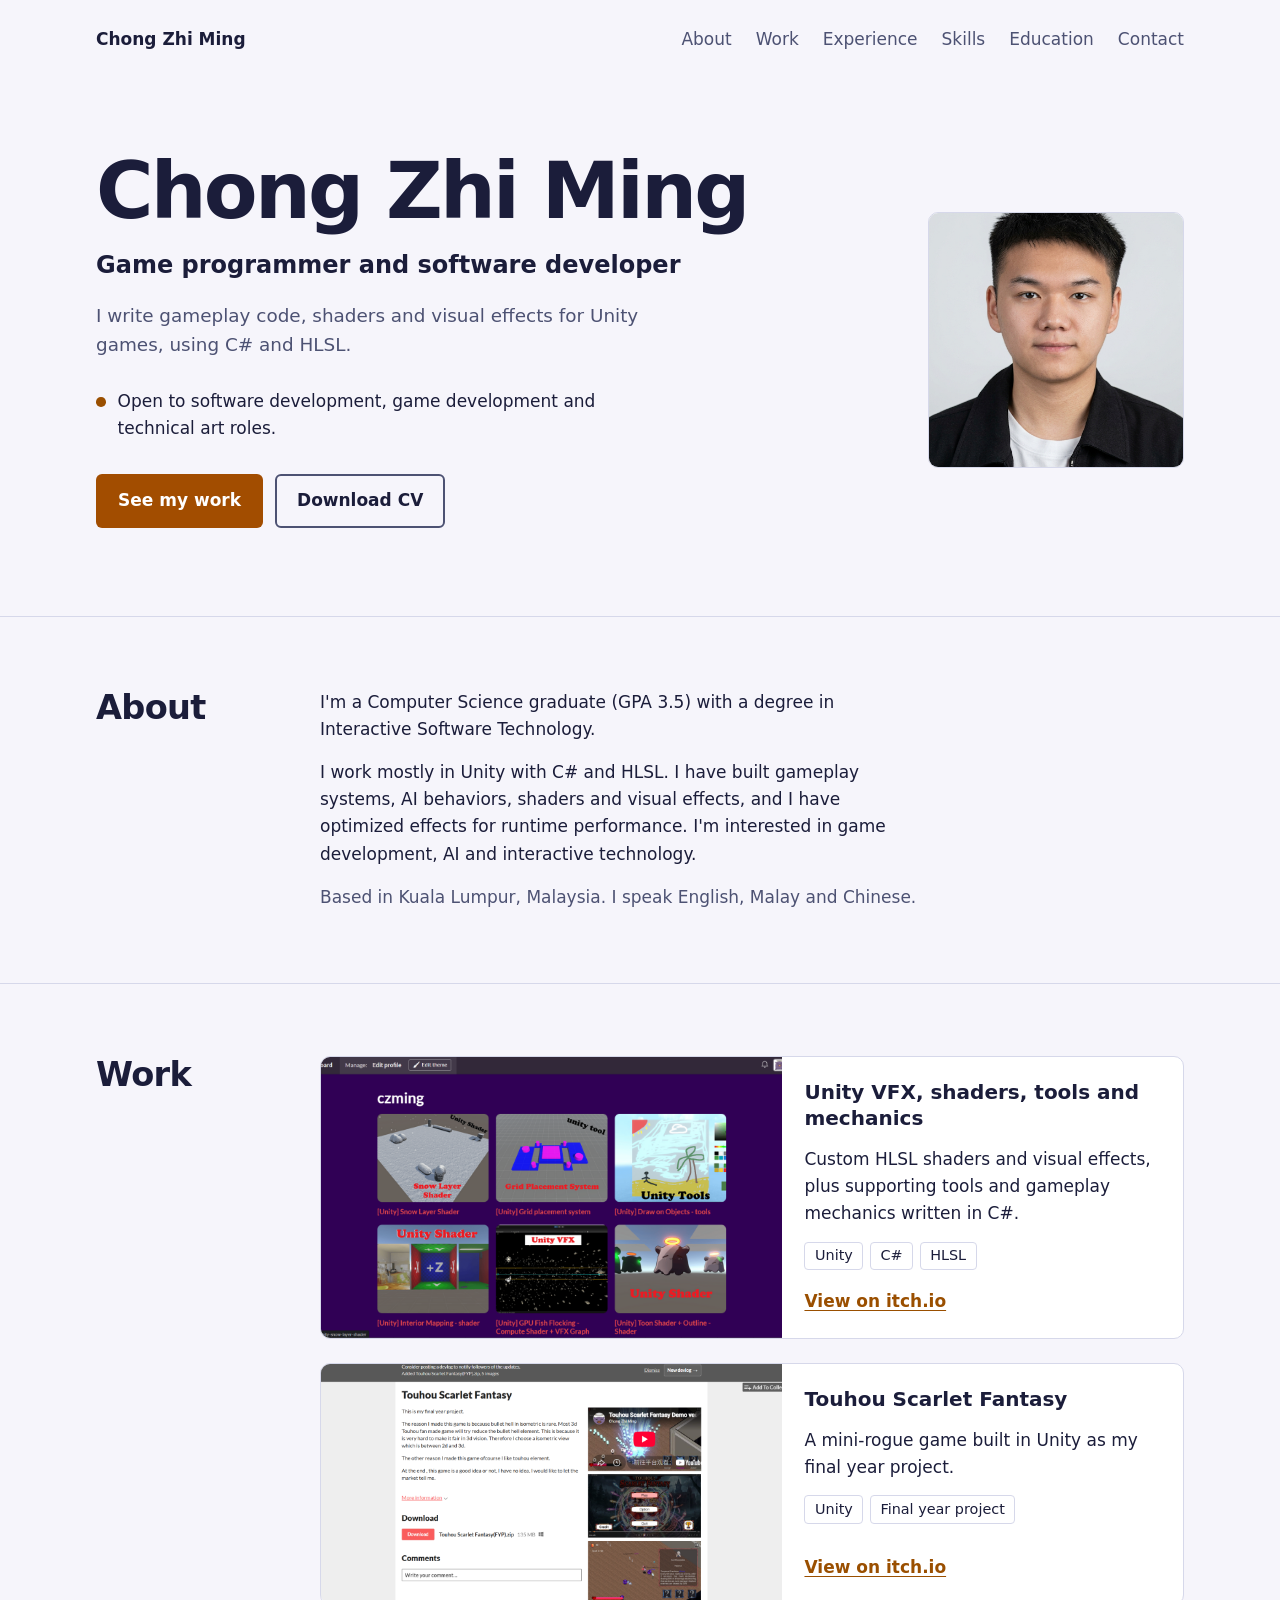
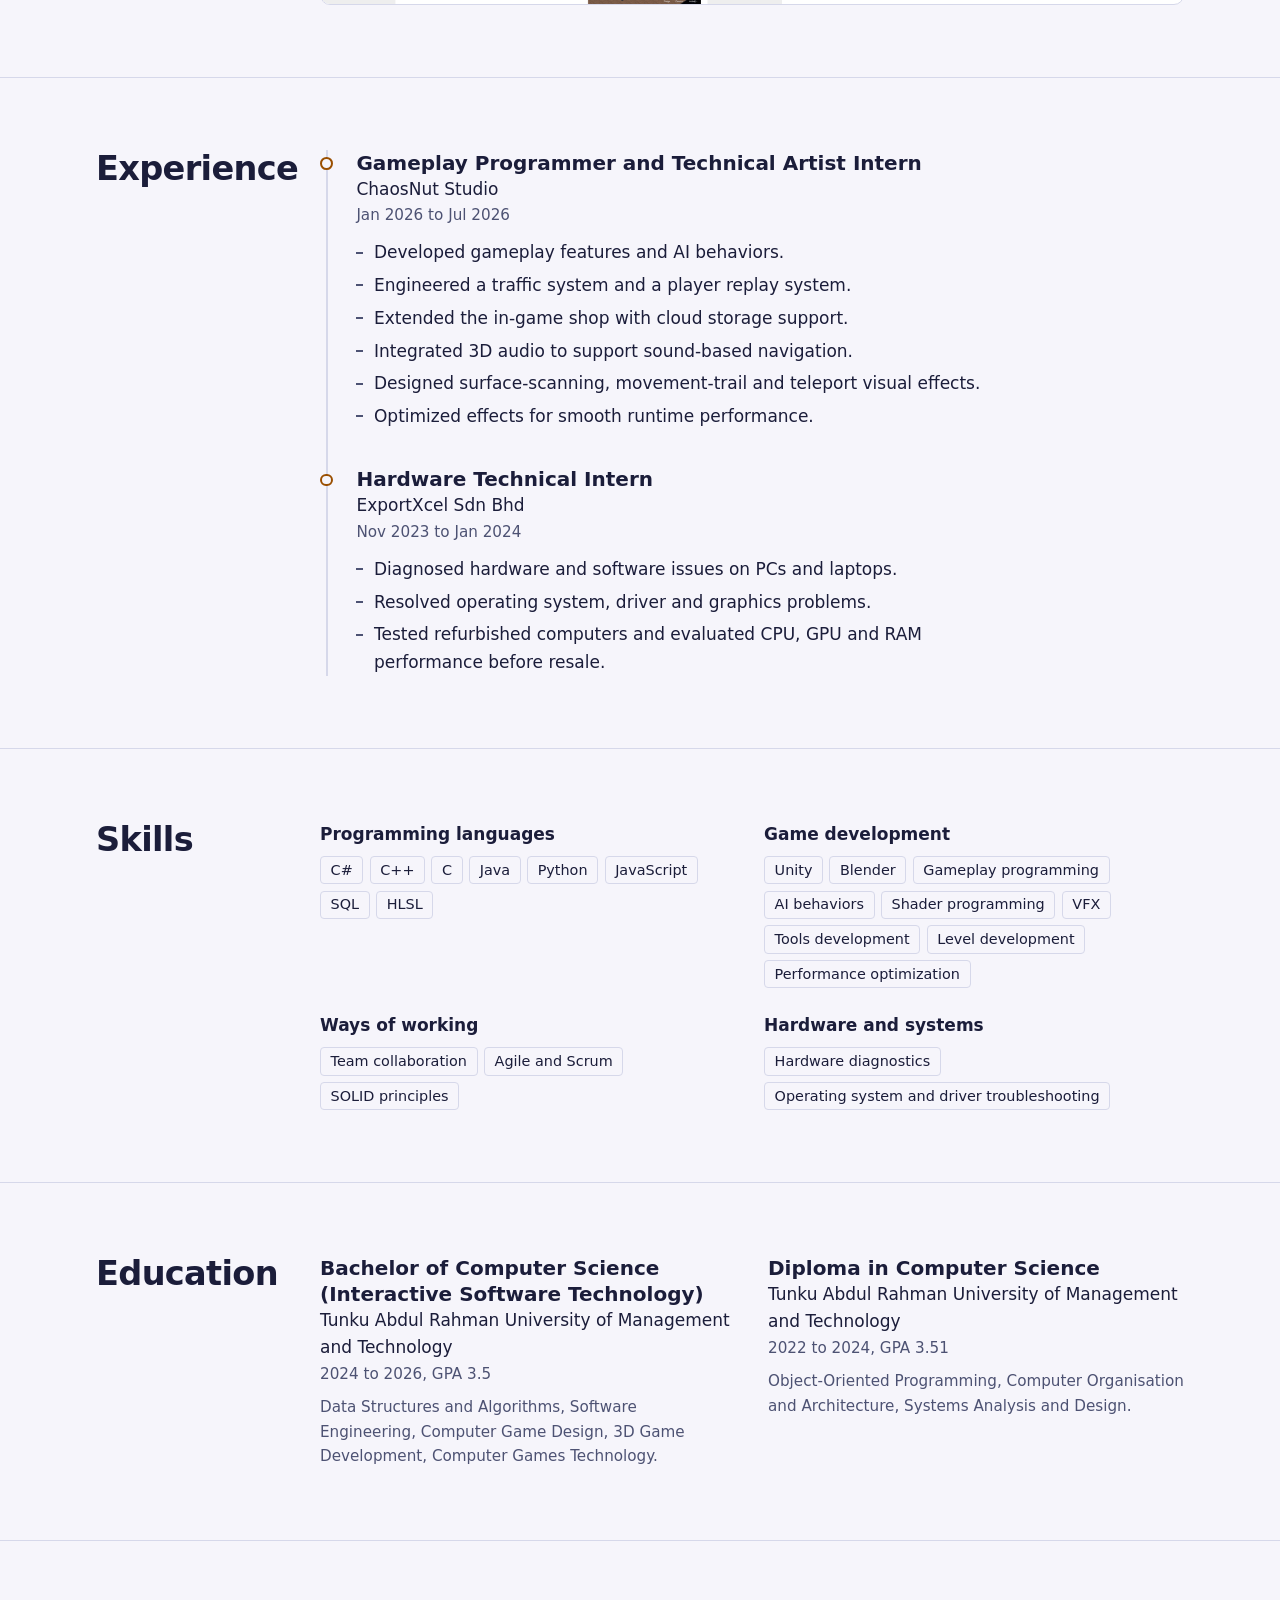
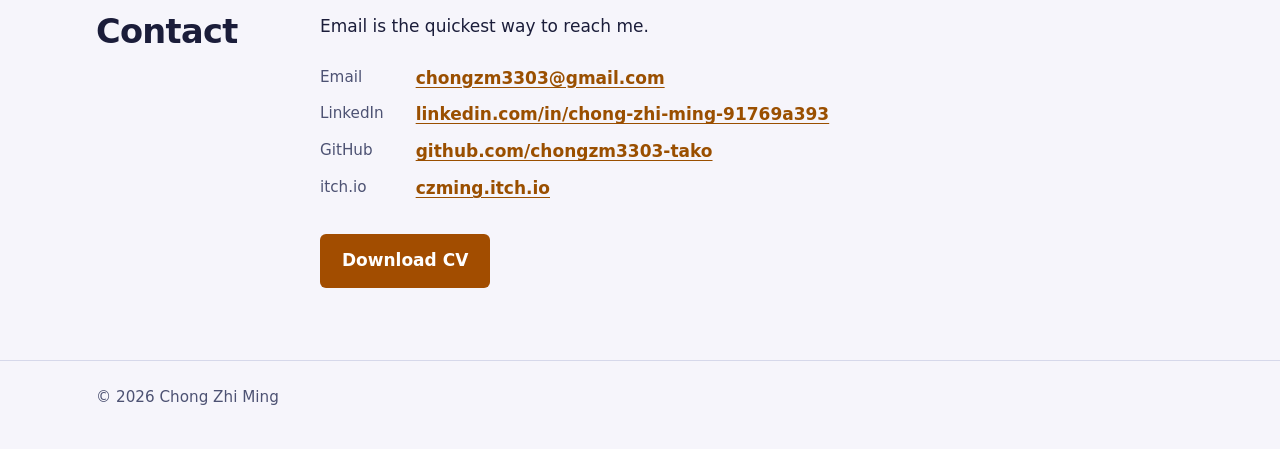
==== index.html @ 7c3566c1 "first commit" ====
<!DOCTYPE html>
<html lang="en">
<head>
<meta charset="utf-8">
<meta name="viewport" content="width=device-width, initial-scale=1">
<title>Chong Zhi Ming | Game programmer and software developer</title>
<meta name="description" content="Portfolio of Chong Zhi Ming, a game programmer and software developer working in Unity, C# and HLSL. Open to software development, game development and technical art roles.">
<meta property="og:title" content="Chong Zhi Ming | Game programmer and software developer">
<meta property="og:description" content="Gameplay code, shaders and visual effects in Unity. Open to software development, game development and technical art roles.">
<meta property="og:type" content="website">
<meta name="theme-color" content="#f6f5fb" media="(prefers-color-scheme: light)">
<meta name="theme-color" content="#11142b" media="(prefers-color-scheme: dark)">
<link rel="icon" href="data:image/svg+xml,%3Csvg xmlns='http://www.w3.org/2000/svg' viewBox='0 0 32 32'%3E%3Crect width='32' height='32' rx='6' fill='%23ffb454'/%3E%3Ctext x='16' y='22' font-size='16' font-family='sans-serif' font-weight='700' text-anchor='middle' fill='%2311142b'%3ECZ%3C/text%3E%3C/svg%3E">
<link rel="stylesheet" href="style.css">
</head>
<body>
<a class="skip" href="#main">Skip to content</a>

<header class="site-header">
  <div class="wrap">
    <a class="brand" href="#top">Chong Zhi Ming</a>
    <nav class="site-nav" aria-label="Main">
      <ul>
        <li><a href="#about">About</a></li>
        <li><a href="#work">Work</a></li>
        <li><a href="#experience">Experience</a></li>
        <li><a href="#skills">Skills</a></li>
        <li><a href="#education">Education</a></li>
        <li><a href="#contact">Contact</a></li>
      </ul>
    </nav>
  </div>
</header>

<main id="main">
  <section class="hero" id="top" aria-labelledby="hero-title">
    <div class="wrap hero-grid">
      <div>
        <h1 id="hero-title">Chong Zhi Ming</h1>
        <p class="role">Game programmer and software developer</p>
        <p class="lead">I write gameplay code, shaders and visual effects for Unity games, using C# and HLSL.</p>
        <p class="status">Open to software development, game development and technical art roles.</p>
        <div class="actions">
          <a class="btn btn-primary" href="#work">See my work</a>
          <a class="btn btn-ghost" href="assets/Chong_Zhi_Ming_CV.pdf" download>Download CV</a>
        </div>
      </div>
      <div class="photo">
        <span aria-hidden="true">CZ</span>
        <img src="assets/photo.jpg" alt="Portrait of Chong Zhi Ming" width="640" height="640" onerror="this.hidden=true">
      </div>
    </div>
  </section>

  <section class="section" id="about" aria-labelledby="about-title">
    <div class="wrap">
      <h2 id="about-title">About</h2>
      <div class="stack prose">
        <p>I'm a Computer Science graduate (GPA 3.5) with a degree in Interactive Software Technology.</p>
        <p>I work mostly in Unity with C# and HLSL. I have built gameplay systems, AI behaviors, shaders and visual effects, and I have optimized effects for runtime performance. I'm interested in game development, AI and interactive technology.</p>
        <p class="muted">Based in Kuala Lumpur, Malaysia. I speak English, Malay and Chinese.</p>
      </div>
    </div>
  </section>

  <section class="section" id="work" aria-labelledby="work-title">
    <div class="wrap">
      <h2 id="work-title">Work</h2>
      <div class="projects">
        <article class="card">
          <div class="media">
            <img src="assets/project-vfx.jpg" alt="Screenshot from my Unity VFX, shader and tools projects" width="1280" height="720" loading="lazy" onerror="this.hidden=true">
          </div>
          <div class="card-body">
            <h3>Unity VFX, shaders, tools and mechanics</h3>
            <p>Custom HLSL shaders and visual effects, plus supporting tools and gameplay mechanics written in C#.</p>
            <ul class="tags" aria-label="Technologies">
              <li>Unity</li><li>C#</li><li>HLSL</li>
            </ul>
            <a class="more" href="https://czming.itch.io/">View on itch.io<span class="sr"> for Unity VFX, shaders, tools and mechanics</span></a>
          </div>
        </article>

        <article class="card">
          <div class="media">
            <img src="assets/project-fyp.jpg" alt="Screenshot from Touhou Scarlet Fantasy" width="1280" height="720" loading="lazy" onerror="this.hidden=true">
          </div>
          <div class="card-body">
            <h3>Touhou Scarlet Fantasy</h3>
            <p>A mini-rogue game built in Unity as my final year project.</p>
            <ul class="tags" aria-label="Technologies">
              <li>Unity</li><li>Final year project</li>
            </ul>
            <a class="more" href="https://takodachi-zm.itch.io/touhou-scarlet-fantasy">View on itch.io<span class="sr"> for Touhou Scarlet Fantasy</span></a>
          </div>
        </article>
      </div>
    </div>
  </section>

  <section class="section" id="experience" aria-labelledby="experience-title">
    <div class="wrap">
      <h2 id="experience-title">Experience</h2>
      <ol class="timeline">
        <li>
          <h3>Gameplay Programmer and Technical Artist Intern</h3>
          <p>ChaosNut Studio</p>
          <p class="when">Jan 2026 to Jul 2026</p>
          <ul>
            <li>Developed gameplay features and AI behaviors.</li>
            <li>Engineered a traffic system and a player replay system.</li>
            <li>Extended the in-game shop with cloud storage support.</li>
            <li>Integrated 3D audio to support sound-based navigation.</li>
            <li>Designed surface-scanning, movement-trail and teleport visual effects.</li>
            <li>Optimized effects for smooth runtime performance.</li>
          </ul>
        </li>
        <li>
          <h3>Hardware Technical Intern</h3>
          <p>ExportXcel Sdn Bhd</p>
          <p class="when">Nov 2023 to Jan 2024</p>
          <ul>
            <li>Diagnosed hardware and software issues on PCs and laptops.</li>
            <li>Resolved operating system, driver and graphics problems.</li>
            <li>Tested refurbished computers and evaluated CPU, GPU and RAM performance before resale.</li>
          </ul>
        </li>
      </ol>
    </div>
  </section>

  <section class="section" id="skills" aria-labelledby="skills-title">
    <div class="wrap">
      <h2 id="skills-title">Skills</h2>
      <dl class="skill-groups">
        <div>
          <dt>Programming languages</dt>
          <dd><ul class="tags"><li>C#</li><li>C++</li><li>C</li><li>Java</li><li>Python</li><li>JavaScript</li><li>SQL</li><li>HLSL</li></ul></dd>
        </div>
        <div>
          <dt>Game development</dt>
          <dd><ul class="tags"><li>Unity</li><li>Blender</li><li>Gameplay programming</li><li>AI behaviors</li><li>Shader programming</li><li>VFX</li><li>Tools development</li><li>Level development</li><li>Performance optimization</li></ul></dd>
        </div>
        <div>
          <dt>Ways of working</dt>
          <dd><ul class="tags"><li>Team collaboration</li><li>Agile and Scrum</li><li>SOLID principles</li></ul></dd>
        </div>
        <div>
          <dt>Hardware and systems</dt>
          <dd><ul class="tags"><li>Hardware diagnostics</li><li>Operating system and driver troubleshooting</li></ul></dd>
        </div>
      </dl>
    </div>
  </section>

  <section class="section" id="education" aria-labelledby="education-title">
    <div class="wrap">
      <h2 id="education-title">Education</h2>
      <div class="edu">
        <div>
          <h3>Bachelor of Computer Science (Interactive Software Technology)</h3>
          <p>Tunku Abdul Rahman University of Management and Technology</p>
          <p class="when">2024 to 2026, GPA 3.5</p>
          <p class="courses">Data Structures and Algorithms, Software Engineering, Computer Game Design, 3D Game Development, Computer Games Technology.</p>
        </div>
        <div>
          <h3>Diploma in Computer Science</h3>
          <p>Tunku Abdul Rahman University of Management and Technology</p>
          <p class="when">2022 to 2024, GPA 3.51</p>
          <p class="courses">Object-Oriented Programming, Computer Organisation and Architecture, Systems Analysis and Design.</p>
        </div>
      </div>
    </div>
  </section>

  <section class="section" id="contact" aria-labelledby="contact-title">
    <div class="wrap">
      <h2 id="contact-title">Contact</h2>
      <div>
        <p class="prose">Email is the quickest way to reach me.</p>
        <dl class="contact-list">
          <dt>Email</dt>
          <dd><a href="mailto:chongzm3303@gmail.com">chongzm3303@gmail.com</a></dd>
          <dt>LinkedIn</dt>
          <dd><a href="https://www.linkedin.com/in/chong-zhi-ming-91769a393">linkedin.com/in/chong-zhi-ming-91769a393</a></dd>
          <dt>GitHub</dt>
          <dd><a href="https://github.com/chongzm3303-tako">github.com/chongzm3303-tako</a></dd>
          <dt>itch.io</dt>
          <dd><a href="https://czming.itch.io/">czming.itch.io</a></dd>
        </dl>
        <div class="actions">
          <a class="btn btn-primary" href="assets/Chong_Zhi_Ming_CV.pdf" download>Download CV</a>
        </div>
      </div>
    </div>
  </section>
</main>

<footer class="site-footer">
  <div class="wrap">&copy; 2026 Chong Zhi Ming</div>
</footer>
</body>
</html>
---- style.css ----
:root {
  color-scheme: light dark;
  --bg: #f6f5fb;
  --surface: #ffffff;
  --line: #d6d8ea;
  --text: #1b1d3a;
  --muted: #4d5273;
  --accent: #9a4f00;
  --btn-bg: #a24d00;
  --btn-text: #ffffff;
  --sans: system-ui, -apple-system, "Segoe UI", Roboto, "Helvetica Neue", Arial, sans-serif;
}
@media (prefers-color-scheme: dark) {
  :root {
    --bg: #11142b;
    --surface: #191d3a;
    --line: #2e3463;
    --text: #e8eaf8;
    --muted: #a7addb;
    --accent: #ffb454;
    --btn-bg: #ffb454;
    --btn-text: #11142b;
  }
}

*, *::before, *::after { box-sizing: border-box; }
[hidden] { display: none !important; }
html { -webkit-text-size-adjust: 100%; }
@media (prefers-reduced-motion: no-preference) { html { scroll-behavior: smooth; } }
body {
  margin: 0;
  background: var(--bg);
  color: var(--text);
  font-family: var(--sans);
  font-size: 1.0625rem;
  line-height: 1.6;
}
h1, h2, h3, p, ul, ol, dl, dd { margin: 0; }
ul, ol { padding: 0; list-style: none; }
img { display: block; max-width: 100%; }
a { color: var(--accent); text-underline-offset: 0.2em; }
:focus-visible { outline: 3px solid var(--accent); outline-offset: 3px; border-radius: 2px; }

.wrap { width: min(100% - 2.5rem, 68rem); margin-inline: auto; }
.sr { position: absolute; width: 1px; height: 1px; overflow: hidden; clip: rect(0 0 0 0); white-space: nowrap; }
.skip { position: absolute; left: 1rem; top: -4rem; background: var(--btn-bg); color: var(--btn-text); padding: 0.5rem 1rem; border-radius: 6px; z-index: 10; }
.skip:focus { top: 1rem; }
.muted { color: var(--muted); }
.prose { max-width: 38rem; }
.stack > * + * { margin-top: 1rem; }

/* Header */
.site-header .wrap { display: flex; flex-wrap: wrap; align-items: center; justify-content: space-between; gap: 0.5rem 2rem; padding-block: 1.25rem; }
.brand { color: var(--text); font-weight: 700; text-decoration: none; }
.site-nav ul { display: flex; flex-wrap: wrap; gap: 0.25rem 1.5rem; }
.site-nav a { display: inline-block; padding-block: 0.4rem; color: var(--muted); text-decoration: none; }
.site-nav a:hover { color: var(--text); text-decoration: underline; }

/* Hero */
.hero { padding-block: clamp(2rem, 6vw, 4.5rem) clamp(3rem, 7vw, 5.5rem); }
.hero-grid { display: grid; gap: 2.5rem; }
h1 { font-size: clamp(2.7rem, 8vw, 4.9rem); line-height: 1; letter-spacing: -0.035em; font-weight: 800; }
.role { margin-top: 1rem; font-size: clamp(1.2rem, 2.6vw, 1.5rem); font-weight: 600; }
.lead { margin-top: 1rem; max-width: 34rem; color: var(--muted); font-size: 1.15rem; }
.status { display: flex; gap: 0.75rem; align-items: baseline; margin-top: 1.75rem; max-width: 34rem; }
.status::before { content: ""; flex: none; width: 0.6rem; height: 0.6rem; border-radius: 50%; background: var(--accent); }
.actions { display: flex; flex-wrap: wrap; gap: 0.75rem; margin-top: 2rem; }
.btn { display: inline-block; padding: 0.7rem 1.25rem; border: 2px solid transparent; border-radius: 6px; font-weight: 600; text-decoration: none; }
.btn-primary { background: var(--btn-bg); color: var(--btn-text); }
.btn-primary:hover { filter: brightness(1.08); }
.btn-ghost { border-color: var(--muted); color: var(--text); }
.btn-ghost:hover { background: var(--surface); }

.photo { position: relative; display: grid; place-items: center; width: min(100%, 16rem); aspect-ratio: 1; overflow: hidden; background: var(--surface); border: 1px solid var(--line); border-radius: 10px; }
.photo span { color: var(--muted); font-size: 3.5rem; font-weight: 800; letter-spacing: -0.03em; }
.photo img { position: absolute; inset: 0; width: 100%; height: 100%; object-fit: cover; }

/* Sections: heading on the left, content on the right on wide screens */
.section { padding-block: clamp(2.5rem, 6vw, 4.5rem); border-top: 1px solid var(--line); }
.section > .wrap { display: grid; gap: 1.5rem 3rem; }
h2 { font-size: clamp(1.6rem, 3.4vw, 2.1rem); line-height: 1.15; letter-spacing: -0.02em; font-weight: 700; }
h3 { font-size: 1.25rem; line-height: 1.3; font-weight: 700; }

/* Projects */
.projects { display: grid; gap: 1.5rem; }
.card { display: grid; overflow: hidden; background: var(--surface); border: 1px solid var(--line); border-radius: 10px; }
.media { position: relative; aspect-ratio: 16 / 9; background:
  linear-gradient(var(--line) 1px, transparent 1px) 0 0 / 2.25rem 2.25rem,
  linear-gradient(90deg, var(--line) 1px, transparent 1px) 0 0 / 2.25rem 2.25rem,
  var(--bg); }
.media img { position: absolute; inset: 0; width: 100%; height: 100%; object-fit: cover; }
.card-body { display: flex; flex-direction: column; gap: 0.9rem; padding: 1.4rem; }
.card-body .more { margin-top: auto; padding-top: 0.25rem; font-weight: 600; }
.tags { display: flex; flex-wrap: wrap; gap: 0.4rem; }
.tags li { padding: 0.1rem 0.6rem; border: 1px solid var(--line); border-radius: 4px; font-size: 0.9rem; }

/* Experience timeline */
.timeline { margin-left: 0.4rem; border-left: 2px solid var(--line); }
.timeline > li { position: relative; padding: 0 0 2.25rem 1.75rem; }
.timeline > li:last-child { padding-bottom: 0; }
.timeline > li::before { content: ""; position: absolute; left: -0.5rem; top: 0.45rem; width: 0.8rem; height: 0.8rem; background: var(--bg); border: 2px solid var(--accent); border-radius: 50%; }
.when { color: var(--muted); font-size: 0.95rem; }
.timeline ul { margin-top: 0.75rem; }
.timeline ul li { position: relative; max-width: 40rem; padding-left: 1.1rem; }
.timeline ul li + li { margin-top: 0.35rem; }
.timeline ul li::before { content: ""; position: absolute; left: 0; top: 0.72em; width: 0.4rem; height: 2px; background: var(--muted); }

/* Skills, education, contact */
.skill-groups { display: grid; gap: 1.5rem; }
.skill-groups dt { margin-bottom: 0.5rem; font-weight: 700; }
.edu { display: grid; gap: 2rem; }
.courses { max-width: 36rem; margin-top: 0.6rem; color: var(--muted); font-size: 0.95rem; }
.contact-list { display: grid; gap: 0.75rem; margin-top: 1.5rem; }
.contact-list dt { color: var(--muted); font-size: 0.95rem; }
.contact-list dd { font-weight: 600; overflow-wrap: anywhere; }

.site-footer { padding-block: 1.5rem 2.5rem; border-top: 1px solid var(--line); color: var(--muted); font-size: 0.95rem; }

@media (min-width: 40rem) {
  .skill-groups { grid-template-columns: 1fr 1fr; }
  .contact-list { grid-template-columns: max-content 1fr; gap: 0.6rem 2rem; }
}
@media (min-width: 52rem) {
  .hero-grid { grid-template-columns: minmax(0, 1fr) 16rem; gap: 4rem; align-items: center; }
  .card { grid-template-columns: 1.15fr 1fr; }
  .media { aspect-ratio: auto; min-height: 15rem; }
  .edu { grid-template-columns: 1fr 1fr; }
}
@media (min-width: 62rem) {
  .section > .wrap { grid-template-columns: 11rem minmax(0, 1fr); }
}
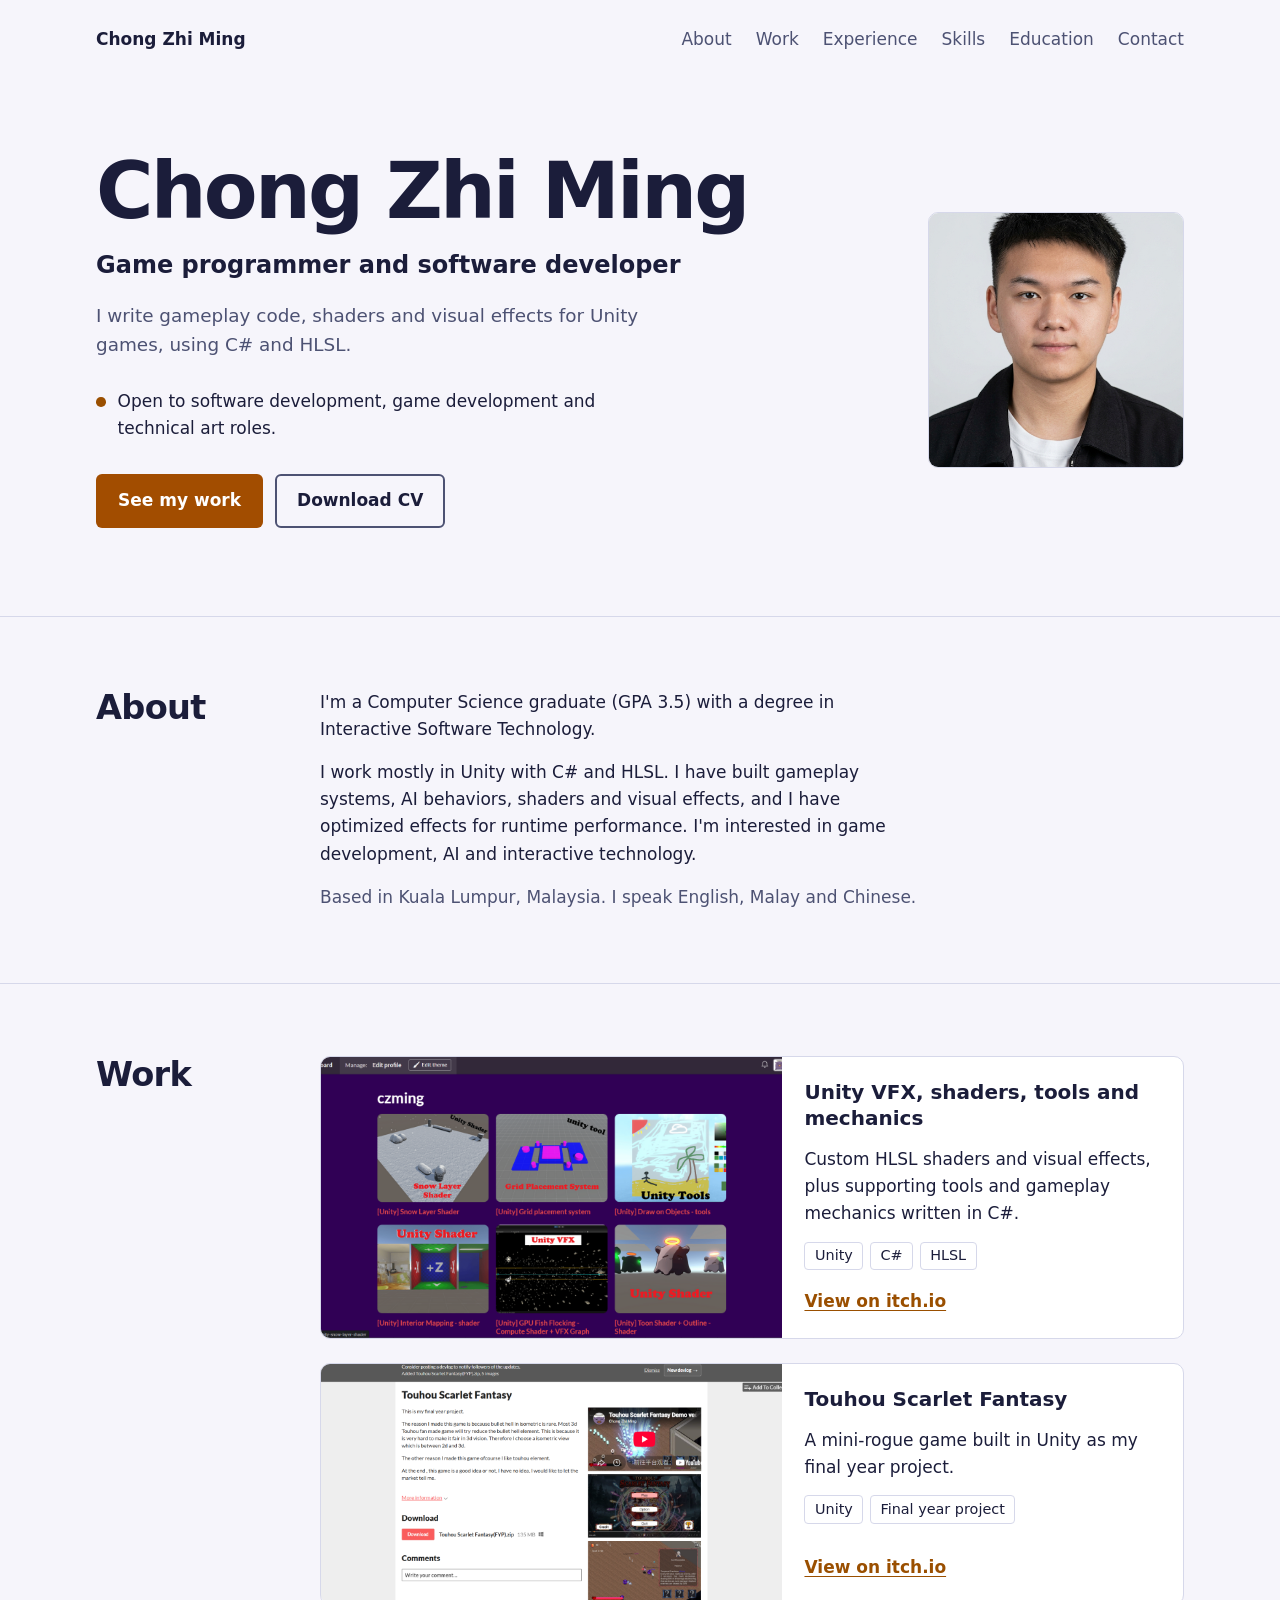
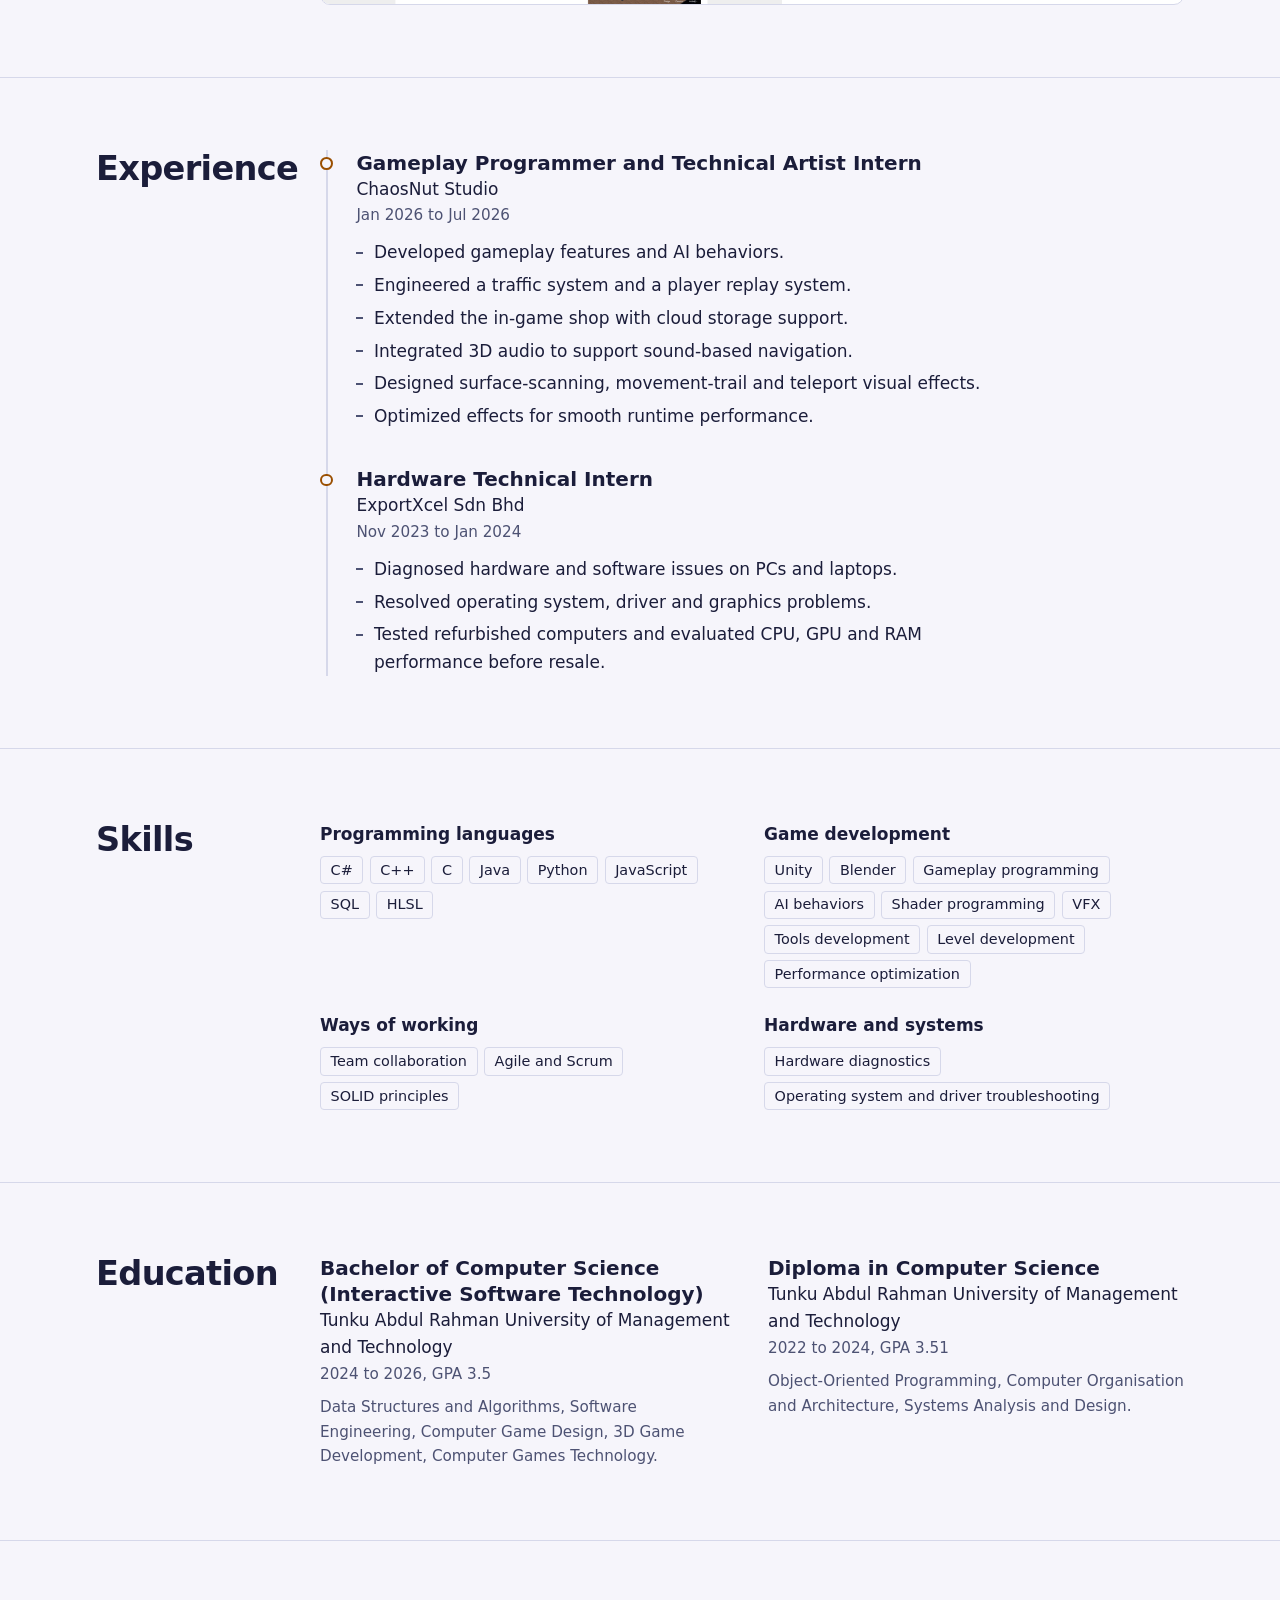
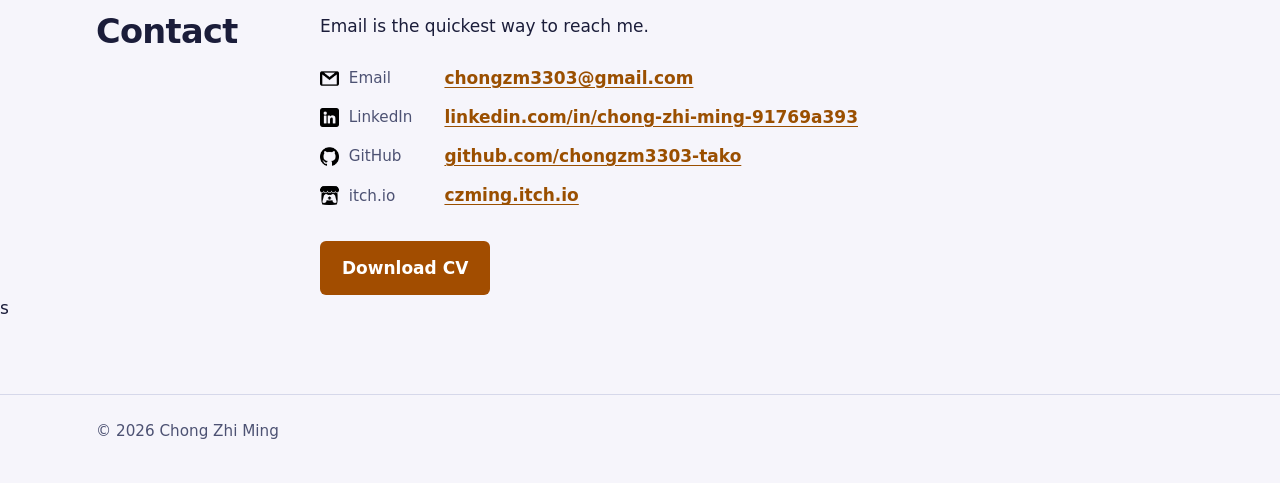
==== commit eb171c84: "add icon at contact" ====
--- a/index.html
+++ b/index.html
@@ -179,20 +179,20 @@
       <div>
         <p class="prose">Email is the quickest way to reach me.</p>
         <dl class="contact-list">
-          <dt>Email</dt>
+          <dt><img class="icon" src="assets/icons/email.png" alt="" width="20" height="20" onerror="this.hidden=true">Email</dt>
           <dd><a href="mailto:chongzm3303@gmail.com">chongzm3303@gmail.com</a></dd>
-          <dt>LinkedIn</dt>
+          <dt><img class="icon" src="assets/icons/linkedin.png" alt="" width="20" height="20" onerror="this.hidden=true">LinkedIn</dt>
           <dd><a href="https://www.linkedin.com/in/chong-zhi-ming-91769a393">linkedin.com/in/chong-zhi-ming-91769a393</a></dd>
-          <dt>GitHub</dt>
+          <dt><img class="icon" src="assets/icons/github.png" alt="" width="20" height="20" onerror="this.hidden=true"  >GitHub</dt>
           <dd><a href="https://github.com/chongzm3303-tako">github.com/chongzm3303-tako</a></dd>
-          <dt>itch.io</dt>
+          <dt><img class="icon" src="assets/icons/itch.png" alt="" width="20" height="20" onerror="this.hidden=true">itch.io</dt>
           <dd><a href="https://czming.itch.io/">czming.itch.io</a></dd>
         </dl>
         <div class="actions">
           <a class="btn btn-primary" href="assets/Chong_Zhi_Ming_CV.pdf" download>Download CV</a>
         </div>
       </div>
-    </div>
+    </div>s
   </section>
 </main>
 
@@ -200,4 +200,4 @@
   <div class="wrap">&copy; 2026 Chong Zhi Ming</div>
 </footer>
 </body>
-</html>
+</html>
--- a/style.css
+++ b/style.css
@@ -111,14 +111,15 @@
 .edu { display: grid; gap: 2rem; }
 .courses { max-width: 36rem; margin-top: 0.6rem; color: var(--muted); font-size: 0.95rem; }
 .contact-list { display: grid; gap: 0.75rem; margin-top: 1.5rem; }
-.contact-list dt { color: var(--muted); font-size: 0.95rem; }
+.contact-list dt { display: flex; align-items: center; gap: 0.6rem; color: var(--muted); font-size: 0.95rem; }
+.icon { flex: none; width: 1.2rem; height: 1.2rem; }
 .contact-list dd { font-weight: 600; overflow-wrap: anywhere; }
 
 .site-footer { padding-block: 1.5rem 2.5rem; border-top: 1px solid var(--line); color: var(--muted); font-size: 0.95rem; }
 
 @media (min-width: 40rem) {
   .skill-groups { grid-template-columns: 1fr 1fr; }
-  .contact-list { grid-template-columns: max-content 1fr; gap: 0.6rem 2rem; }
+  .contact-list { grid-template-columns: max-content 1fr; align-items: center; gap: 0.75rem 2rem; }
 }
 @media (min-width: 52rem) {
   .hero-grid { grid-template-columns: minmax(0, 1fr) 16rem; gap: 4rem; align-items: center; }
@@ -129,3 +130,6 @@
 @media (min-width: 62rem) {
   .section > .wrap { grid-template-columns: 11rem minmax(0, 1fr); }
 }
+@media (prefers-color-scheme: dark) {
+  .icon { filter: invert(1); }
+}
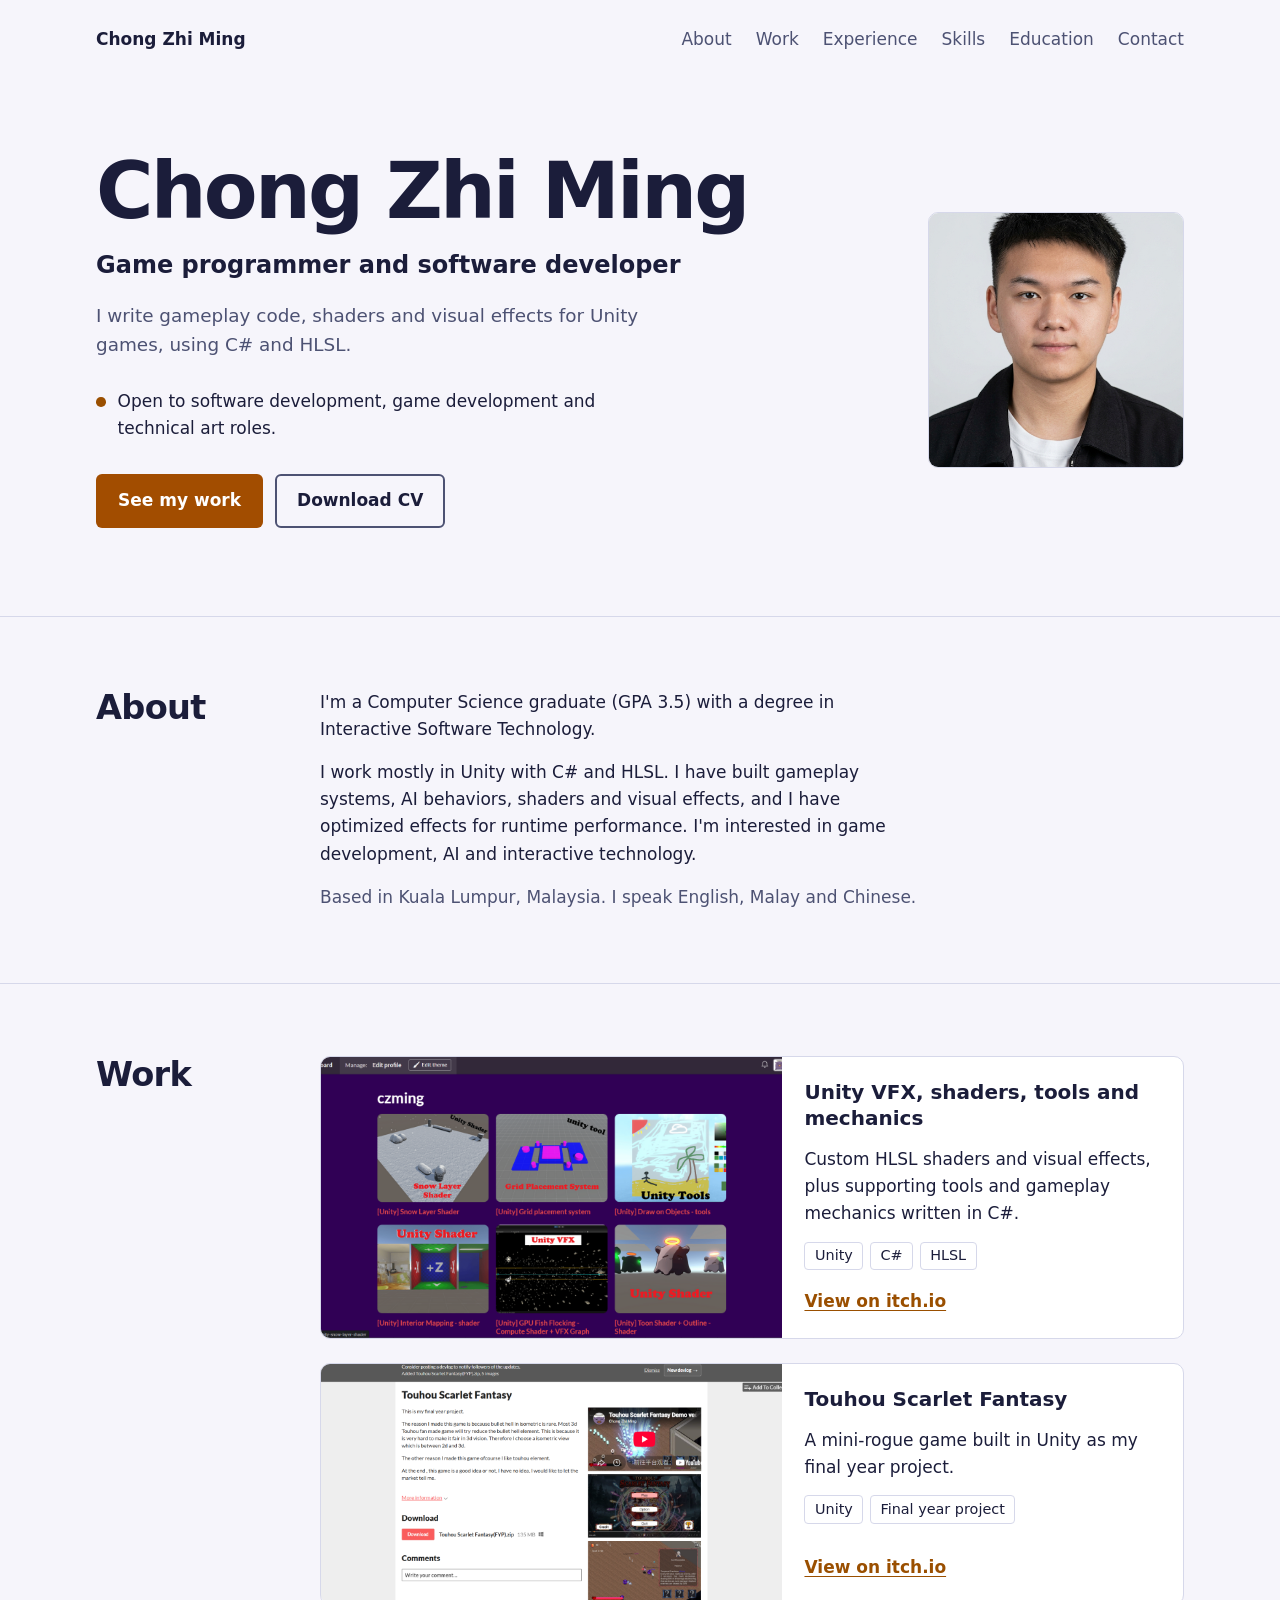
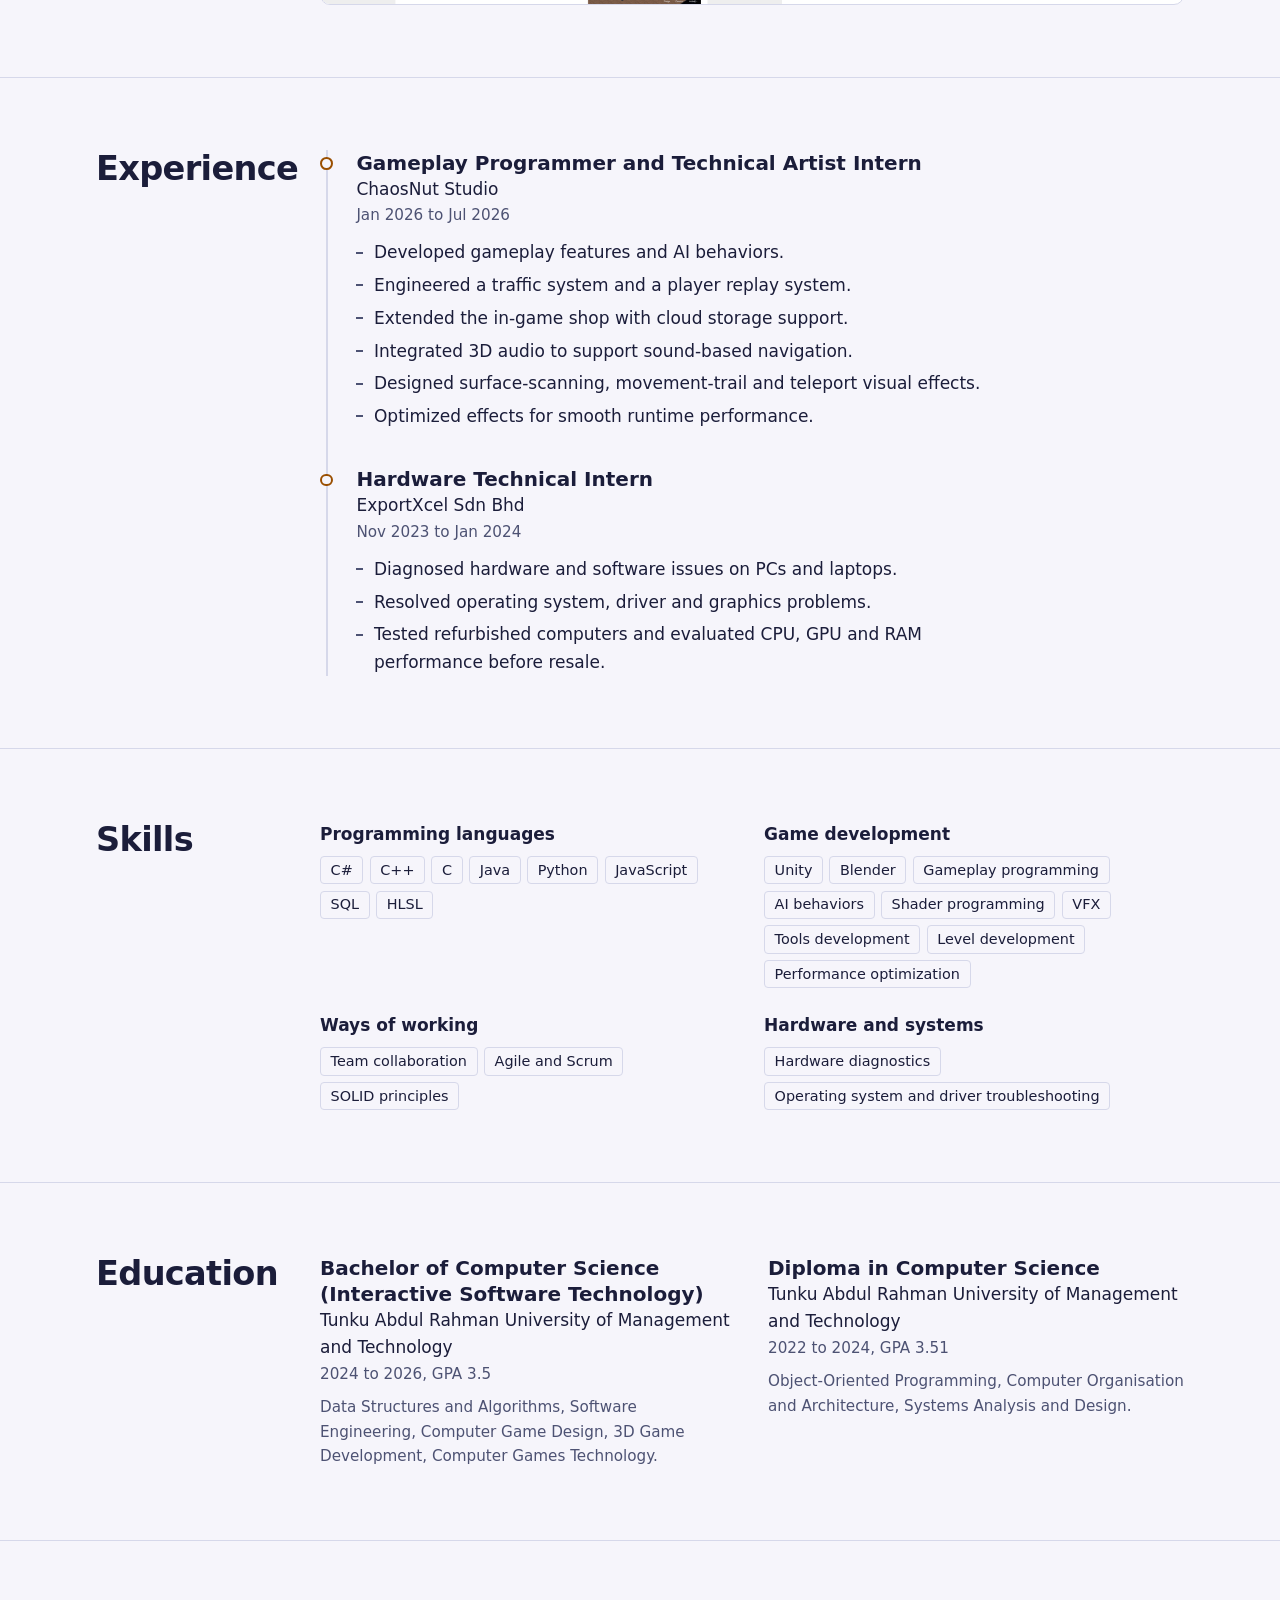
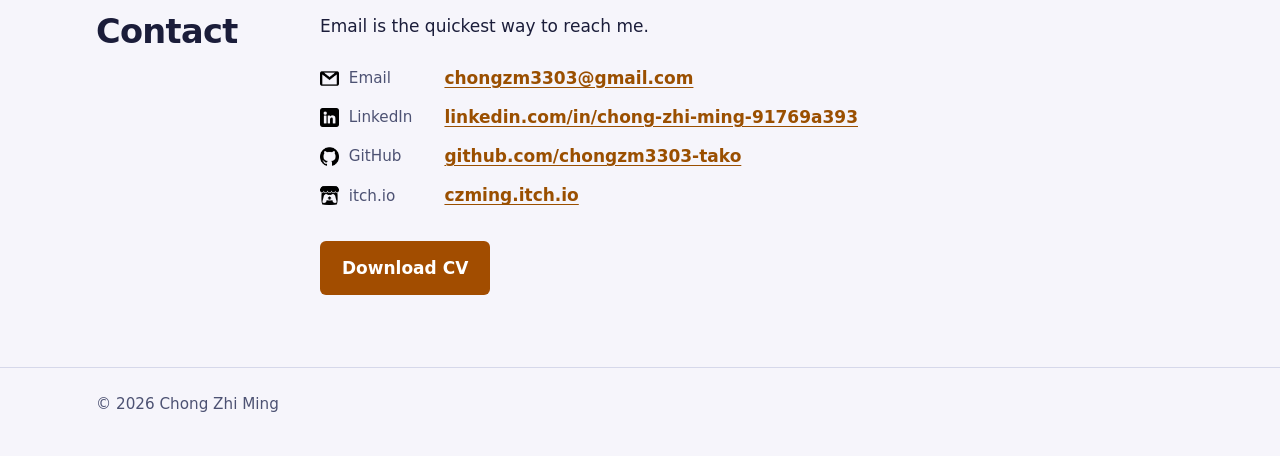
==== commit 2bd633fb: "add animation" ====
--- a/index.html
+++ b/index.html
@@ -12,8 +12,10 @@
 <meta name="theme-color" content="#11142b" media="(prefers-color-scheme: dark)">
 <link rel="icon" href="data:image/svg+xml,%3Csvg xmlns='http://www.w3.org/2000/svg' viewBox='0 0 32 32'%3E%3Crect width='32' height='32' rx='6' fill='%23ffb454'/%3E%3Ctext x='16' y='22' font-size='16' font-family='sans-serif' font-weight='700' text-anchor='middle' fill='%2311142b'%3ECZ%3C/text%3E%3C/svg%3E">
 <link rel="stylesheet" href="style.css">
+<script src="script.js" defer></script>
 </head>
 <body>
+<div class="progress" aria-hidden="true"></div>
 <a class="skip" href="#main">Skip to content</a>
 
 <header class="site-header">
@@ -192,12 +194,14 @@
           <a class="btn btn-primary" href="assets/Chong_Zhi_Ming_CV.pdf" download>Download CV</a>
         </div>
       </div>
-    </div>s
+    </div>
   </section>
 </main>
 
 <footer class="site-footer">
   <div class="wrap">&copy; 2026 Chong Zhi Ming</div>
 </footer>
+
+<a class="to-top" href="#top" aria-label="Back to top"><svg viewBox="0 0 24 24" width="20" height="20" fill="none" stroke="currentColor" stroke-width="2" stroke-linecap="round" stroke-linejoin="round" aria-hidden="true" focusable="false"><path d="M12 19V5M5 12l7-7 7 7"/></svg></a>
 </body>
 </html>
--- a/style.css
+++ b/style.css
@@ -54,7 +54,7 @@
 .brand { color: var(--text); font-weight: 700; text-decoration: none; }
 .site-nav ul { display: flex; flex-wrap: wrap; gap: 0.25rem 1.5rem; }
 .site-nav a { display: inline-block; padding-block: 0.4rem; color: var(--muted); text-decoration: none; }
-.site-nav a:hover { color: var(--text); text-decoration: underline; }
+.site-nav a:hover, .site-nav a[aria-current] { color: var(--text); }
 
 /* Hero */
 .hero { padding-block: clamp(2rem, 6vw, 4.5rem) clamp(3rem, 7vw, 5.5rem); }
@@ -84,7 +84,7 @@
 /* Projects */
 .projects { display: grid; gap: 1.5rem; }
 .card { display: grid; overflow: hidden; background: var(--surface); border: 1px solid var(--line); border-radius: 10px; }
-.media { position: relative; aspect-ratio: 16 / 9; background:
+.media { position: relative; overflow: hidden; aspect-ratio: 16 / 9; background:
   linear-gradient(var(--line) 1px, transparent 1px) 0 0 / 2.25rem 2.25rem,
   linear-gradient(90deg, var(--line) 1px, transparent 1px) 0 0 / 2.25rem 2.25rem,
   var(--bg); }
@@ -133,3 +133,52 @@
 @media (prefers-color-scheme: dark) {
   .icon { filter: invert(1); }
 }
+
+/* Motion. Anything that moves sits inside prefers-reduced-motion: no-preference. */
+.site-nav a { position: relative; }
+.site-nav a::after { content: ""; position: absolute; left: 0; right: 0; bottom: 0.2rem; height: 2px; background: currentColor; transform: scaleX(0); transform-origin: left; }
+.site-nav a:hover::after, .site-nav a:focus-visible::after, .site-nav a[aria-current]::after { transform: scaleX(1); }
+.card:hover, .card:focus-within { border-color: var(--accent); }
+
+.progress { position: fixed; top: 0; left: 0; right: 0; z-index: 20; height: 3px; background: var(--accent); transform: scaleX(0); transform-origin: left; }
+
+.to-top { position: fixed; right: max(1rem, env(safe-area-inset-right)); bottom: max(1rem, env(safe-area-inset-bottom)); z-index: 15; display: grid; place-items: center; width: 2.75rem; height: 2.75rem; background: var(--btn-bg); color: var(--btn-text); border-radius: 50%; opacity: 0; visibility: hidden; }
+.to-top.is-visible { opacity: 1; visibility: visible; }
+
+@keyframes rise { from { opacity: 0; transform: translateY(14px); } }
+@keyframes grow { to { transform: scaleX(1); } }
+
+@media (prefers-reduced-motion: no-preference) {
+  .btn { transition: transform 150ms ease-out, filter 150ms ease-out, background-color 150ms ease-out; }
+  .btn:hover { transform: translateY(-2px); }
+  .btn:active { transform: translateY(0) scale(0.98); }
+
+  .site-nav a::after { transition: transform 200ms ease-out; }
+
+  .card { transition: transform 200ms ease-out, border-color 200ms ease-out; }
+  .card:hover, .card:focus-within { transform: translateY(-4px); }
+  .media img { transition: transform 600ms ease-out; }
+  .card:hover .media img { transform: scale(1.04); }
+
+  /* Hero: the name stays still, the lines under it rise in one after another. */
+  .role, .lead, .status, .hero .actions { animation: rise 500ms ease-out backwards; }
+  .lead { animation-delay: 80ms; }
+  .status { animation-delay: 160ms; }
+  .hero .actions { animation-delay: 240ms; }
+
+  .to-top { transform: translateY(8px); transition: opacity 200ms ease-out, visibility 200ms, transform 200ms ease-out; }
+  .to-top.is-visible { transform: none; }
+  .to-top:hover { transform: translateY(-2px); }
+}
+
+/* Scroll-linked effects. Browsers without support skip them and show the page as normal. */
+@supports (animation-timeline: view()) {
+  @media screen and (prefers-reduced-motion: no-preference) {
+    .progress { animation: grow linear both; animation-timeline: scroll(root block); }
+    .section h2, .stack, .card, .timeline > li, .skill-groups > div, .edu > div, .contact-list {
+      animation: rise linear backwards;
+      animation-timeline: view();
+      animation-range: entry 0% entry 30%;
+    }
+  }
+}
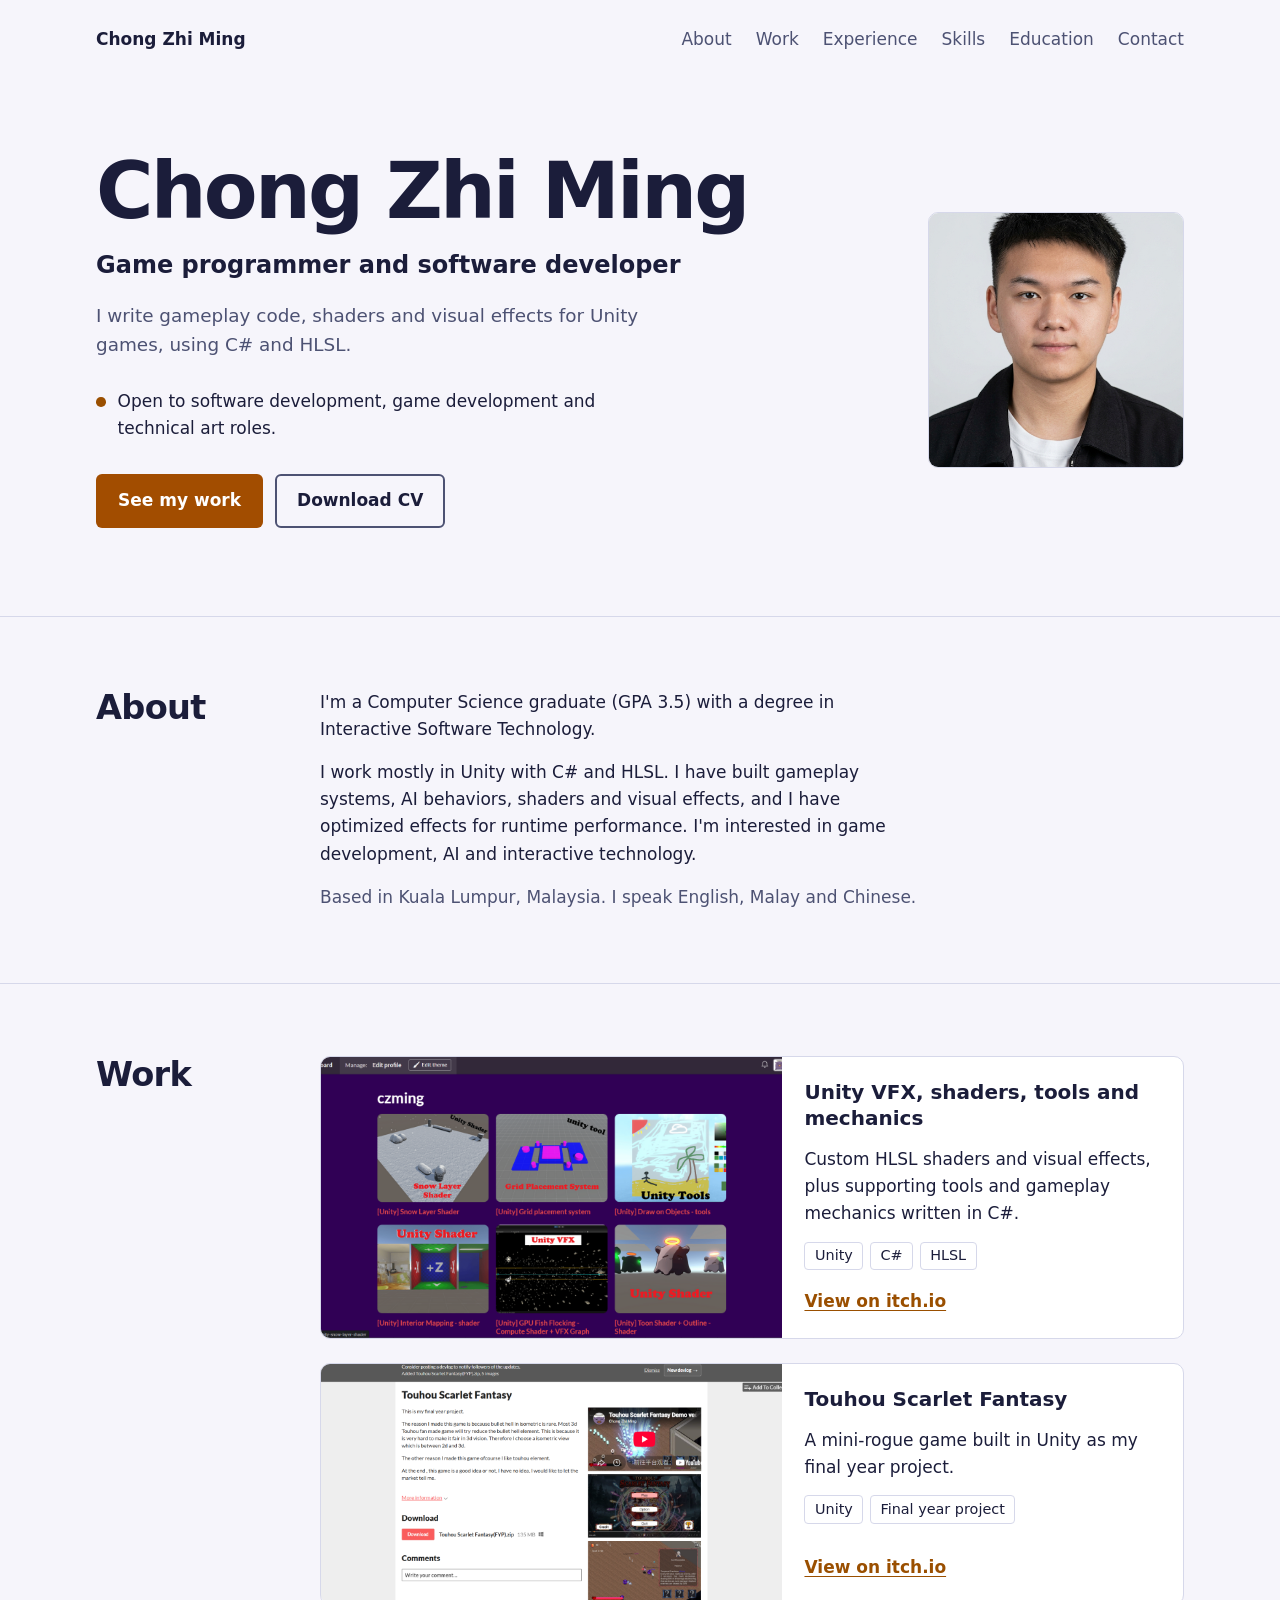
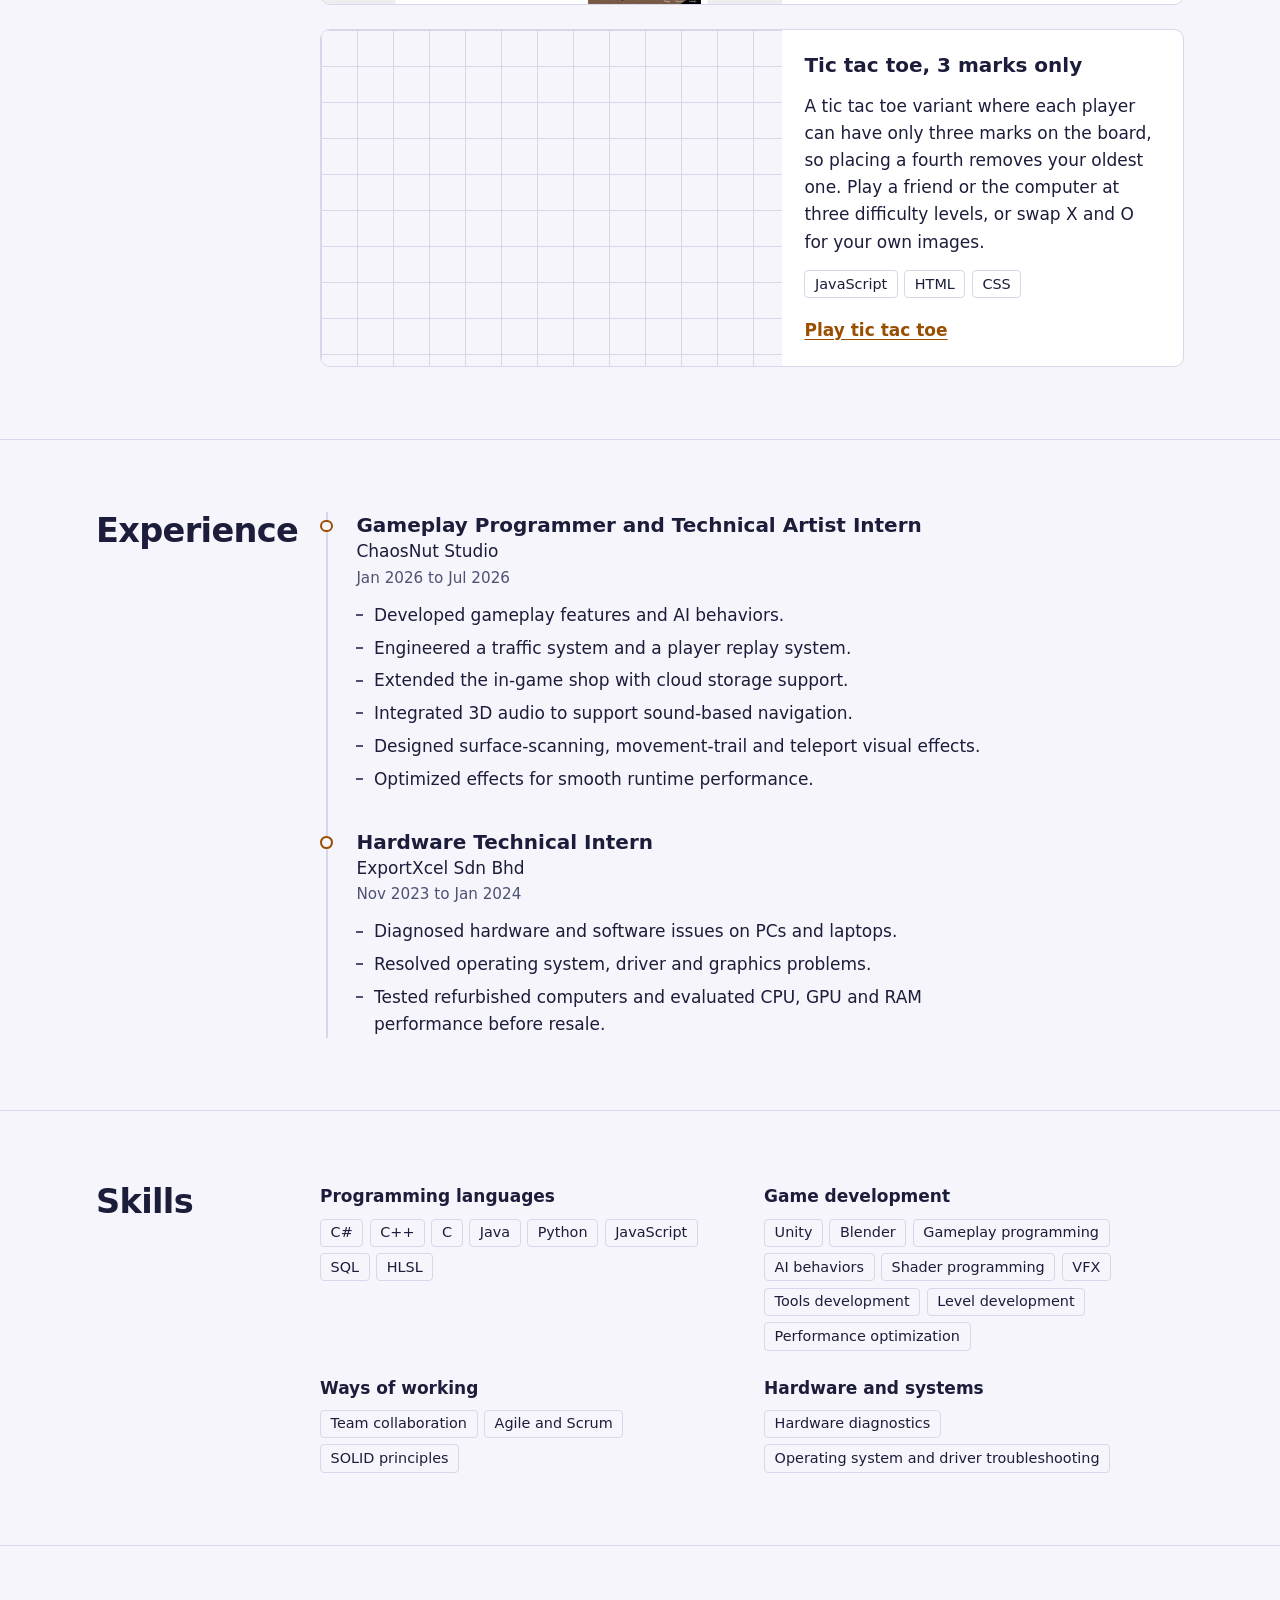
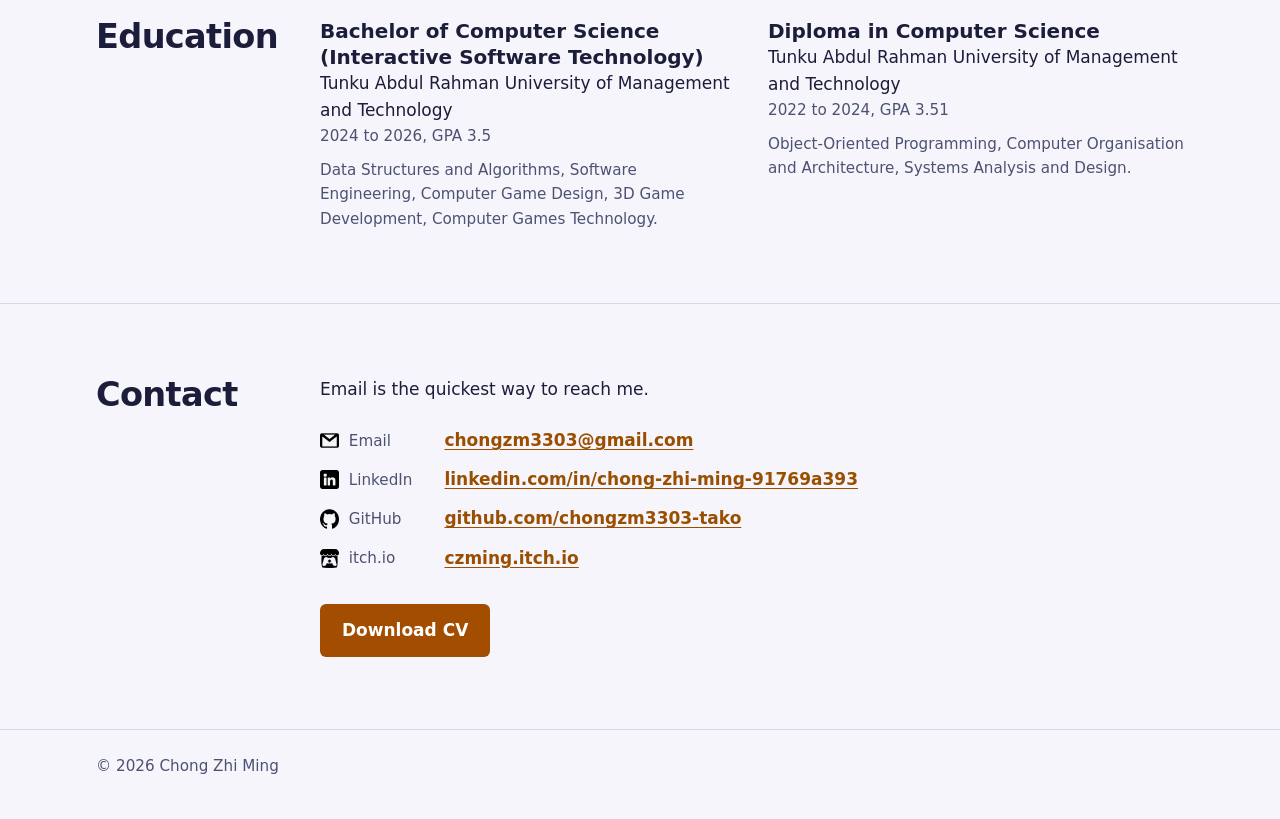
==== commit 88af30cf: "add tic tac toe" ====
--- a/index.html
+++ b/index.html
@@ -94,6 +94,20 @@
               <li>Unity</li><li>Final year project</li>
             </ul>
             <a class="more" href="https://takodachi-zm.itch.io/touhou-scarlet-fantasy">View on itch.io<span class="sr"> for Touhou Scarlet Fantasy</span></a>
+          </div>
+        </article>
+
+        <article class="card">
+          <div class="media">
+            <img src="assets/project-ttt.jpg" alt="Screenshot of the tic tac toe game" width="1280" height="720" loading="lazy" onerror="this.hidden=true">
+          </div>
+          <div class="card-body">
+            <h3>Tic tac toe, 3 marks only</h3>
+            <p>A tic tac toe variant where each player can have only three marks on the board, so placing a fourth removes your oldest one. Play a friend or the computer at three difficulty levels, or swap X and O for your own images.</p>
+            <ul class="tags" aria-label="Technologies">
+              <li>JavaScript</li><li>HTML</li><li>CSS</li>
+            </ul>
+            <a class="more" href="tic-tac-toe/index.html">Play tic tac toe</a>
           </div>
         </article>
       </div>
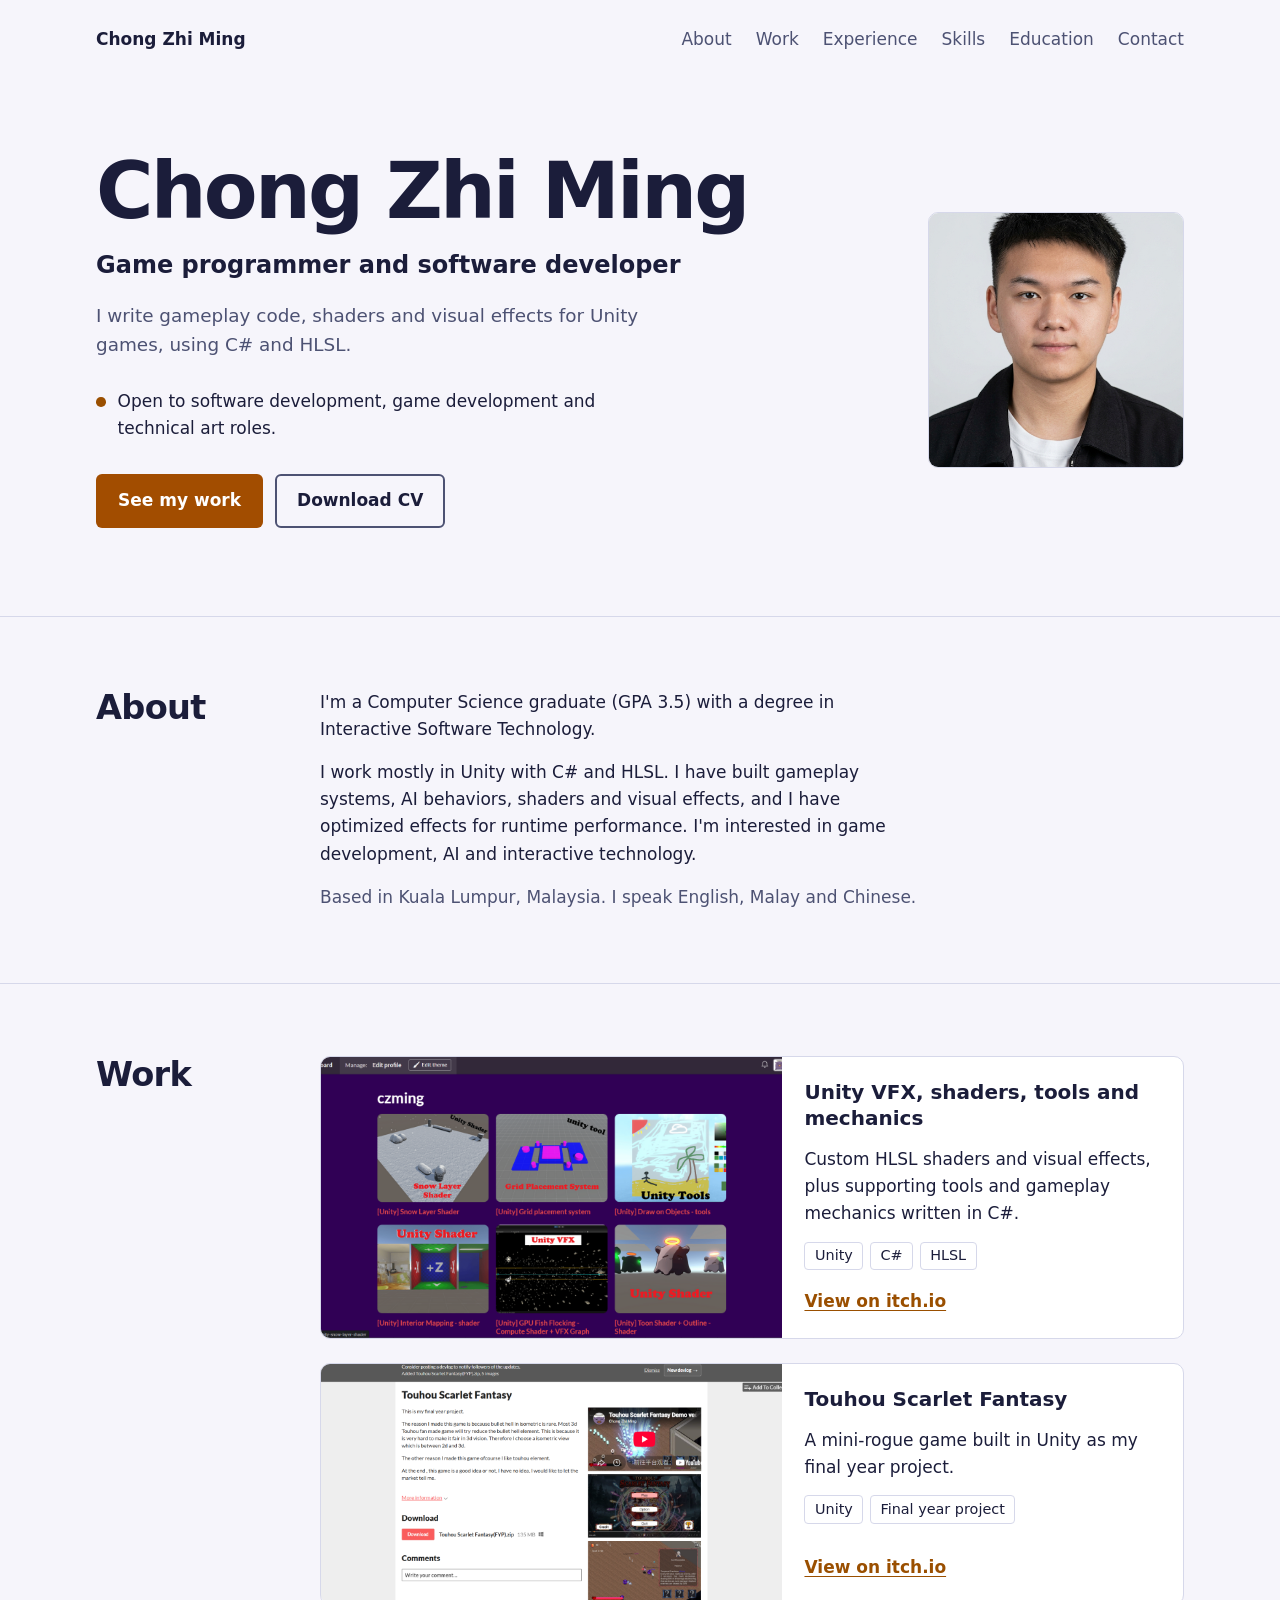
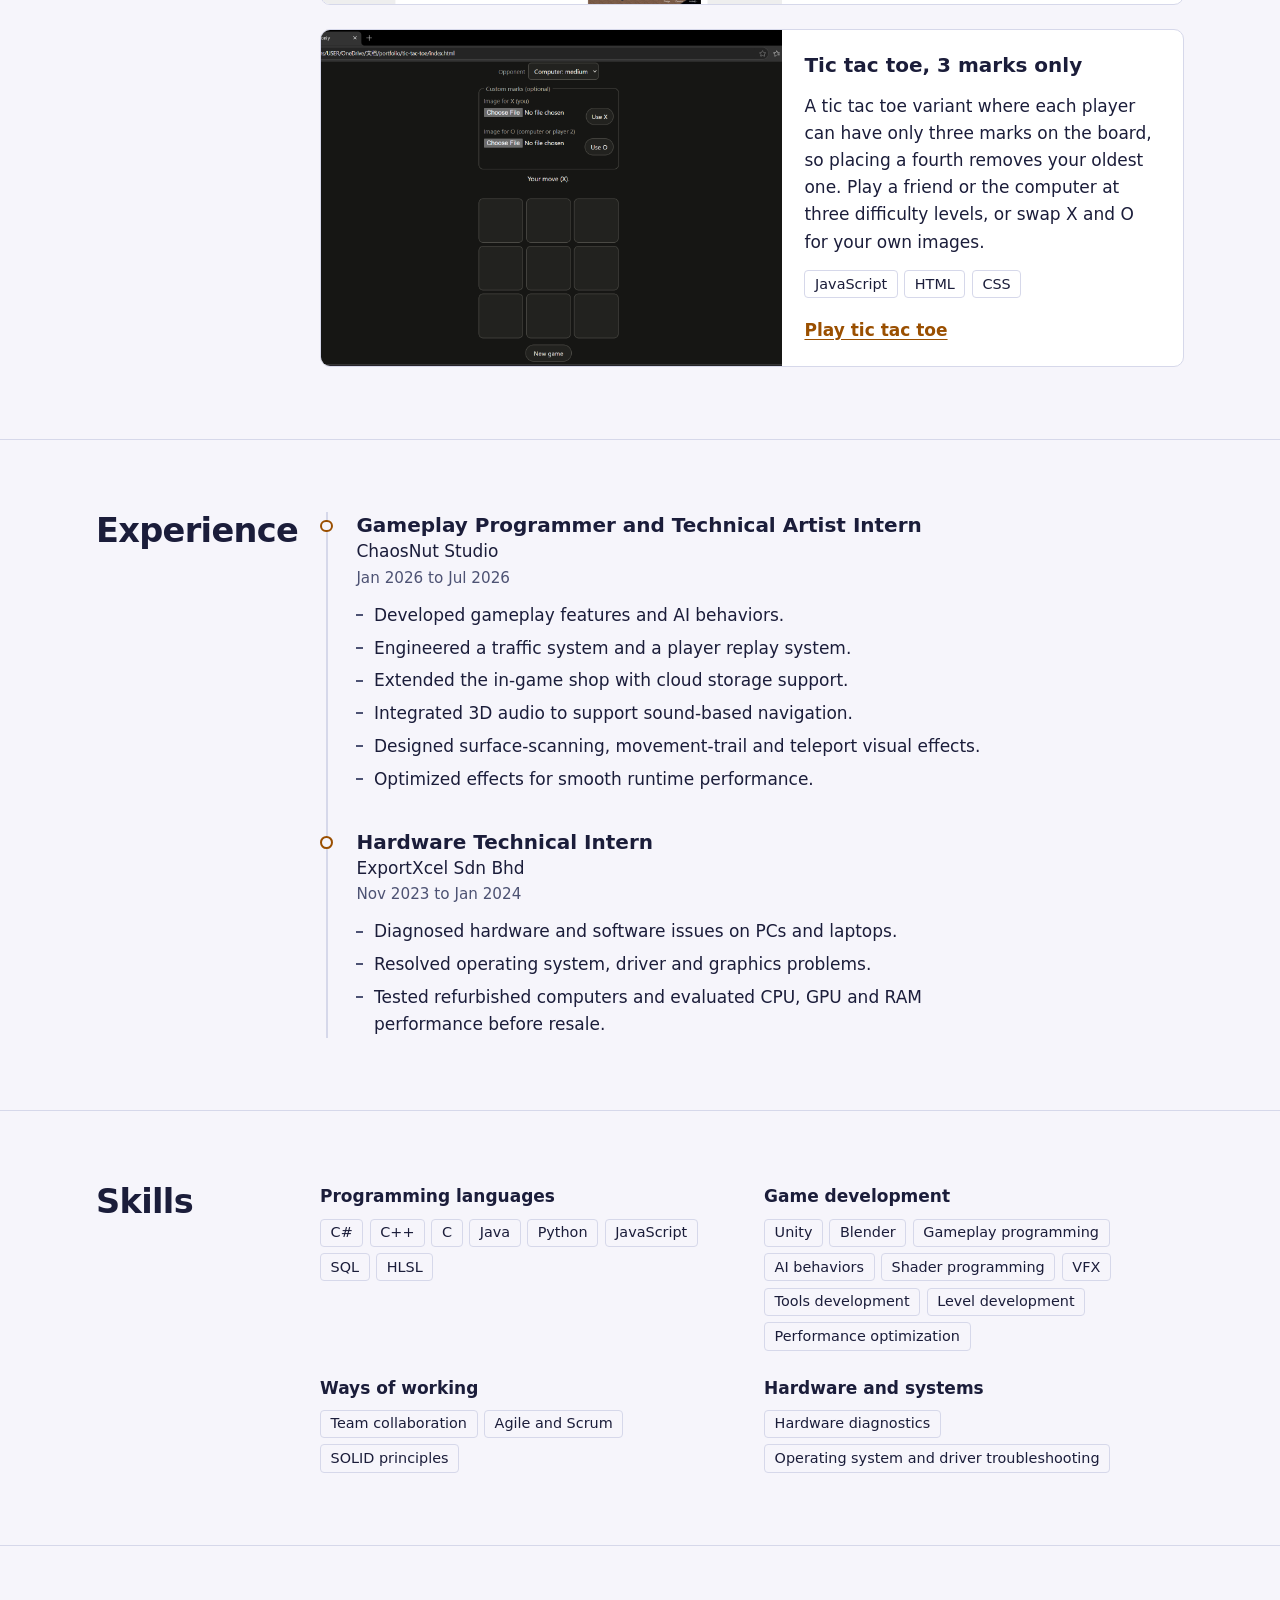
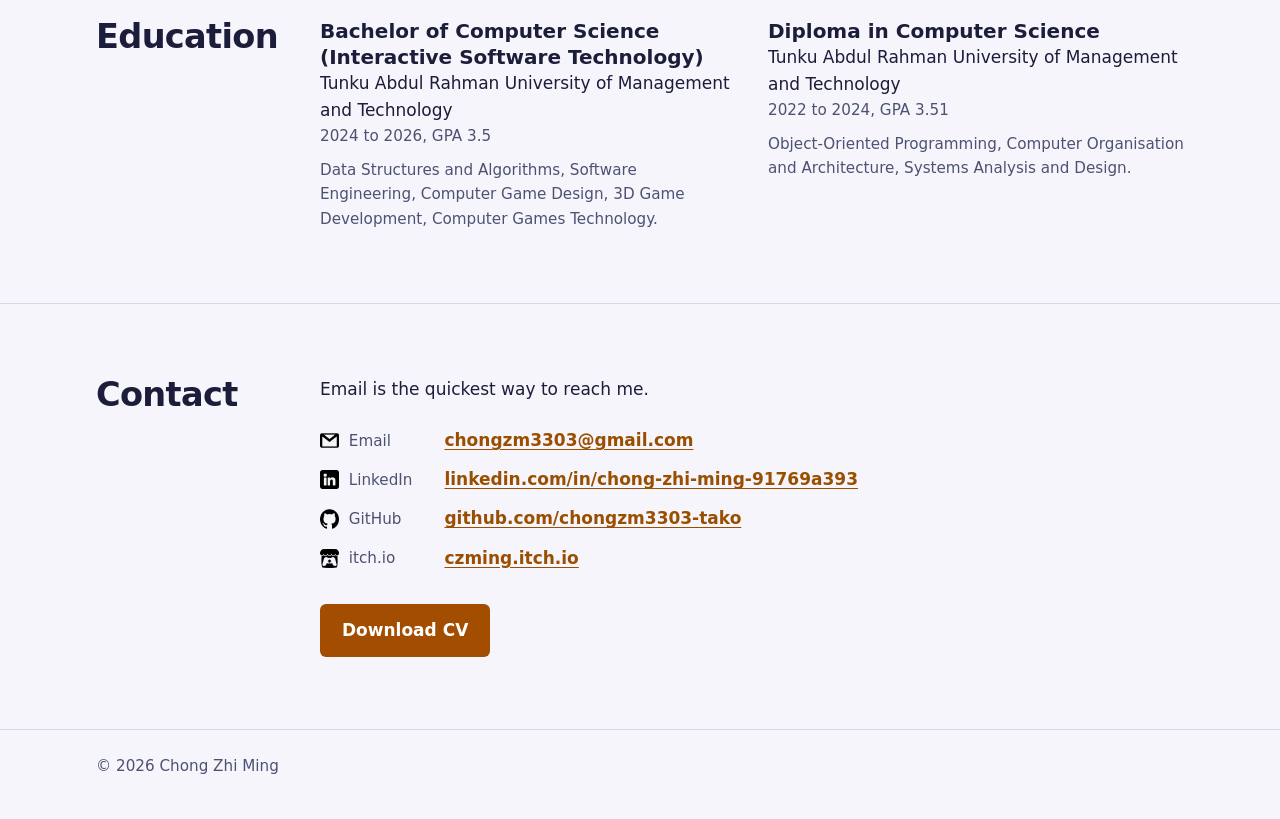
==== commit cfd163b0: "chang the show img format" ====
--- a/index.html
+++ b/index.html
@@ -99,7 +99,7 @@
 
         <article class="card">
           <div class="media">
-            <img src="assets/project-ttt.jpg" alt="Screenshot of the tic tac toe game" width="1280" height="720" loading="lazy" onerror="this.hidden=true">
+            <img src="assets/project-ttt.png" alt="Screenshot of the tic tac toe game" width="1280" height="720" loading="lazy" onerror="this.hidden=true">
           </div>
           <div class="card-body">
             <h3>Tic tac toe, 3 marks only</h3>
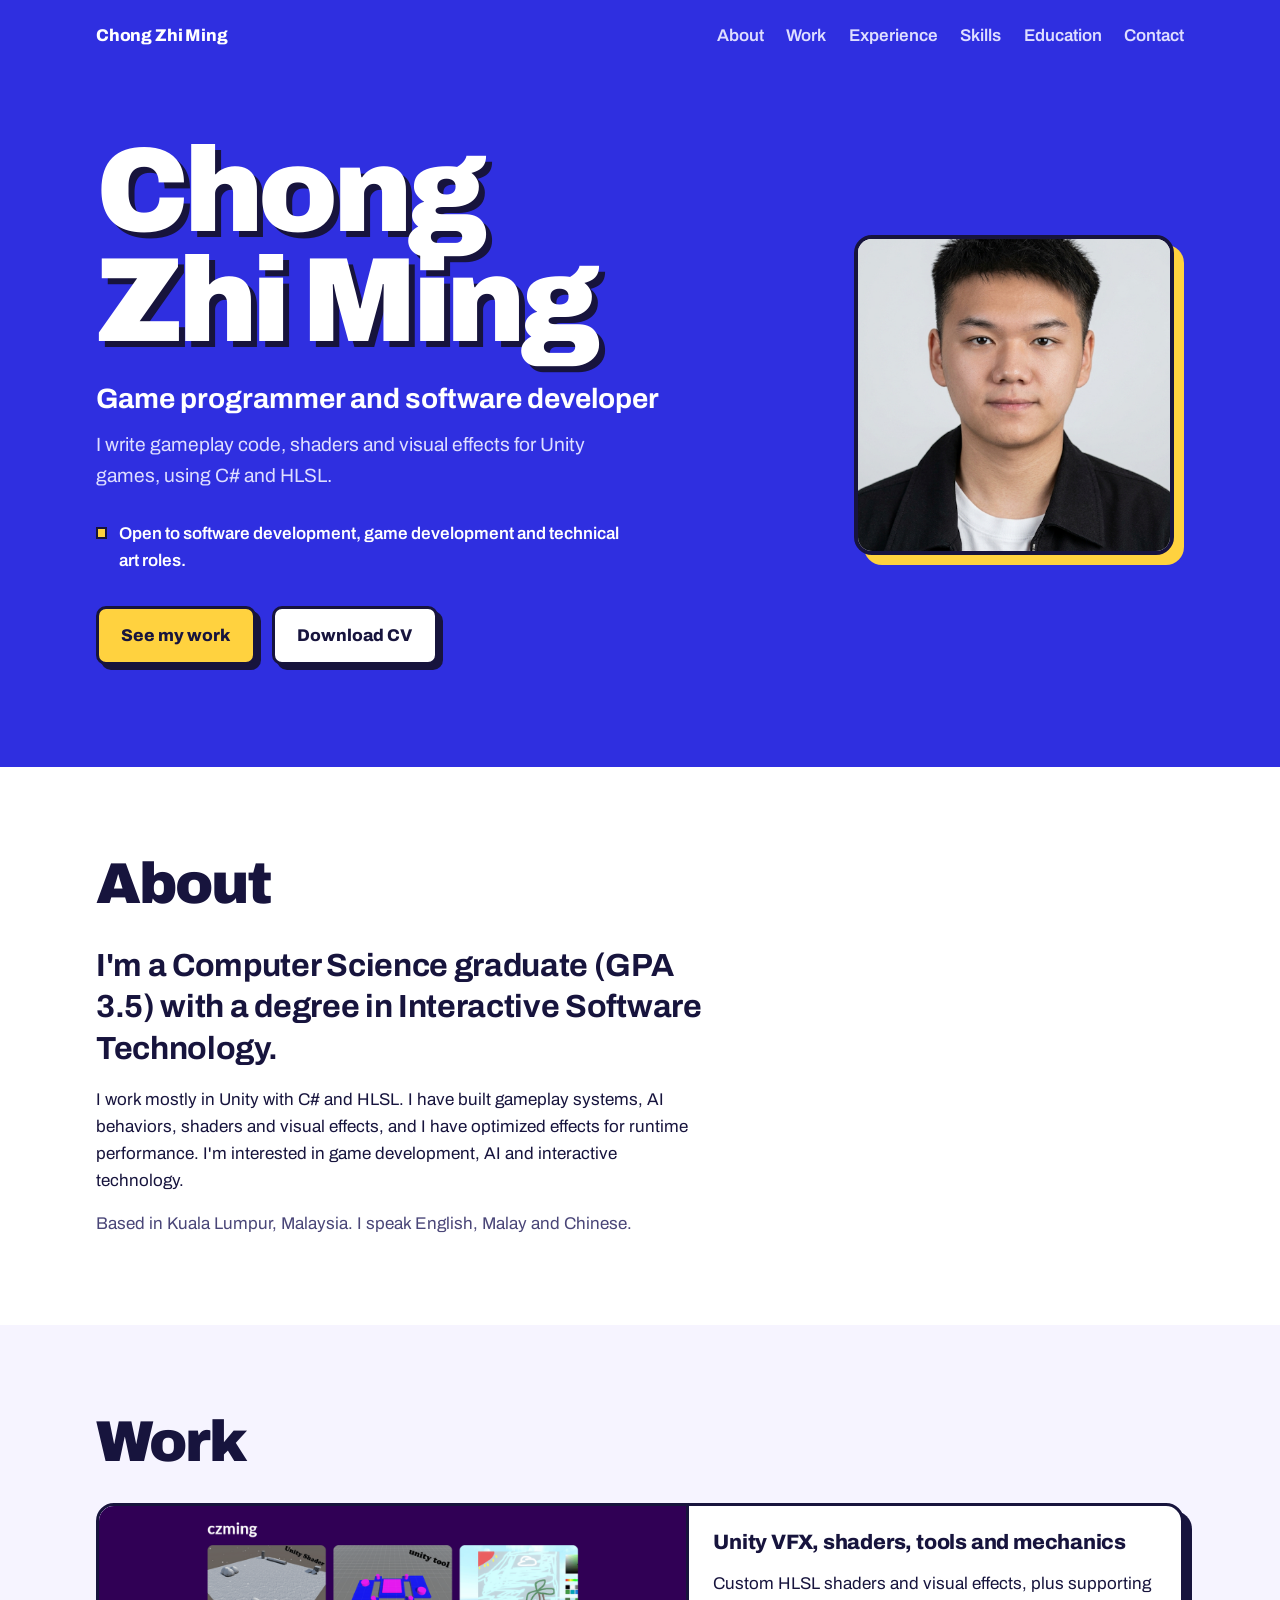
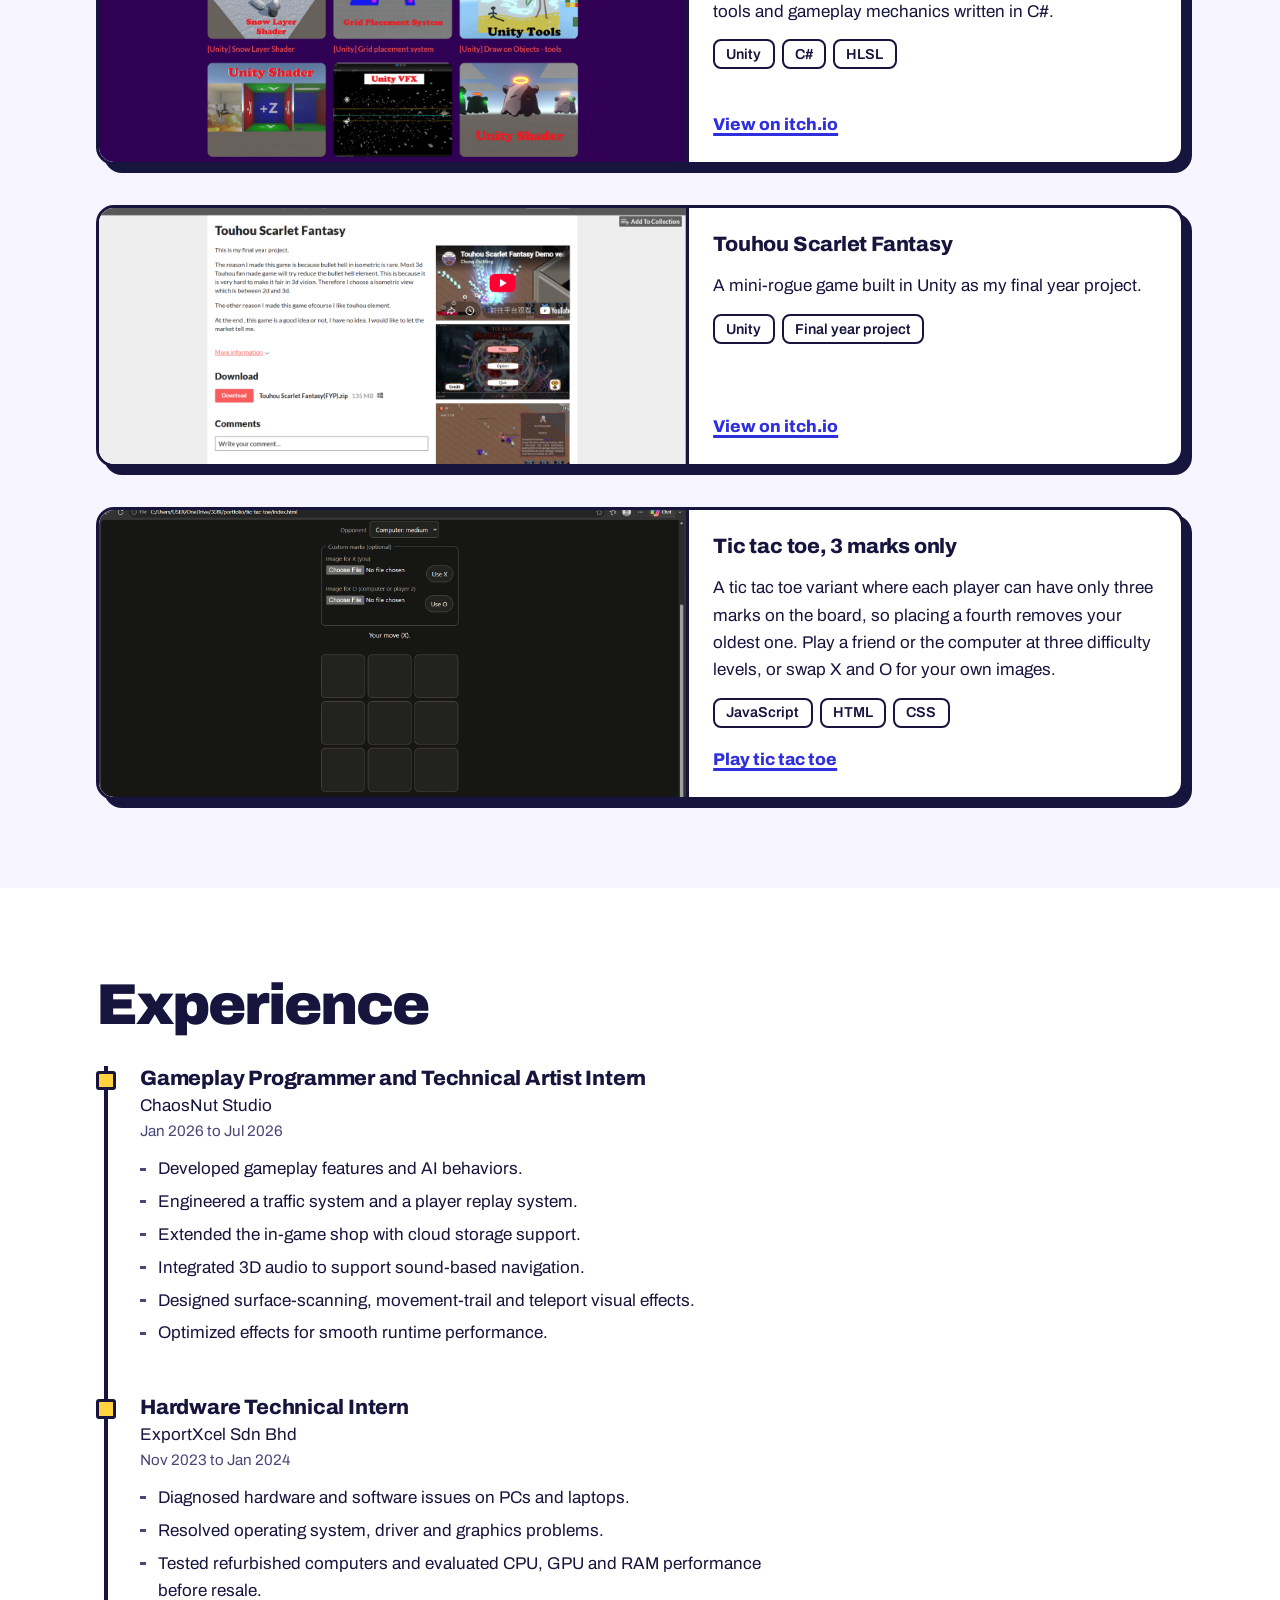
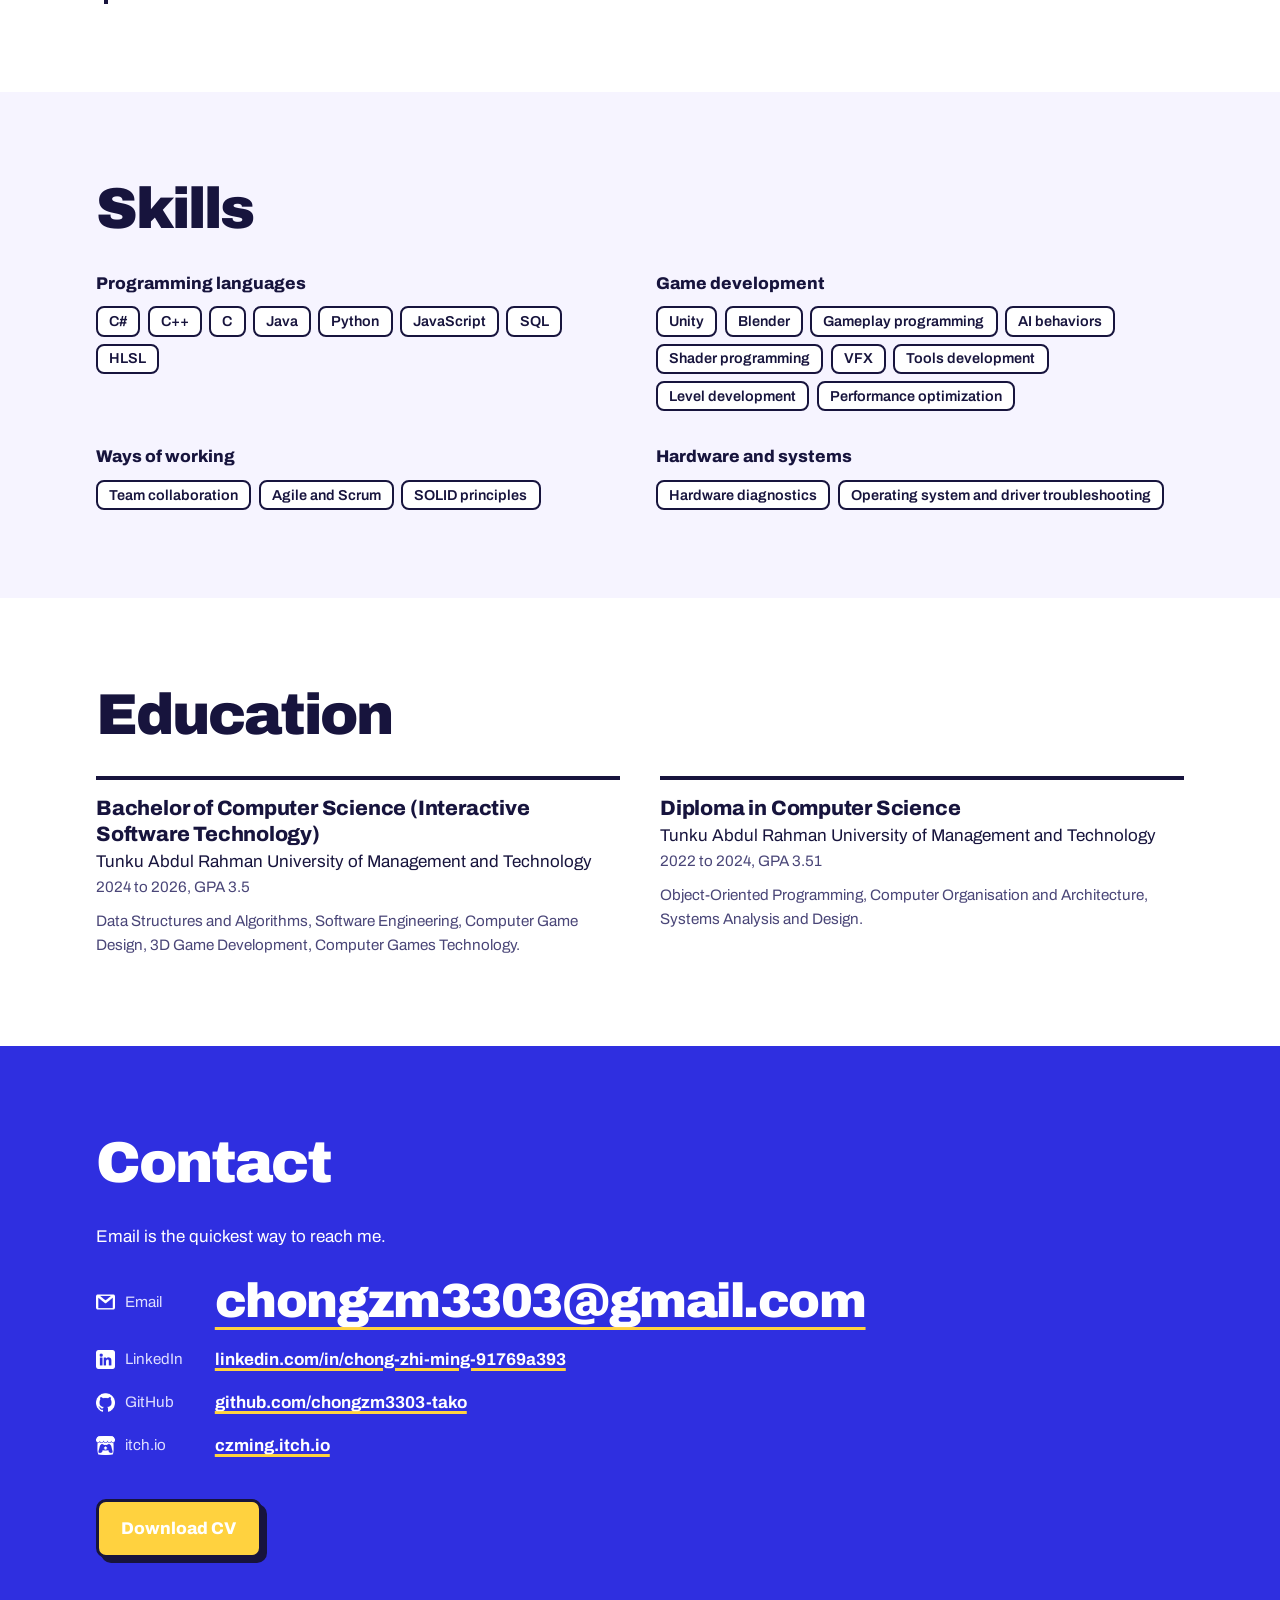
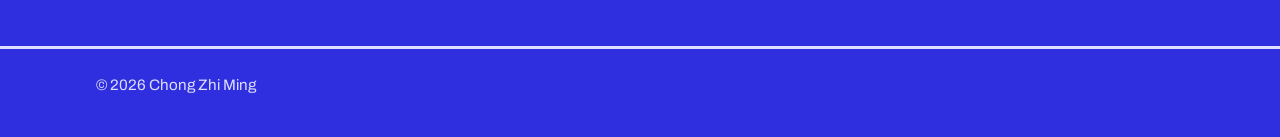
==== commit e1dc1dac: "update style" ====
--- a/index.html
+++ b/index.html
@@ -8,9 +8,11 @@
 <meta property="og:title" content="Chong Zhi Ming | Game programmer and software developer">
 <meta property="og:description" content="Gameplay code, shaders and visual effects in Unity. Open to software development, game development and technical art roles.">
 <meta property="og:type" content="website">
-<meta name="theme-color" content="#f6f5fb" media="(prefers-color-scheme: light)">
-<meta name="theme-color" content="#11142b" media="(prefers-color-scheme: dark)">
-<link rel="icon" href="data:image/svg+xml,%3Csvg xmlns='http://www.w3.org/2000/svg' viewBox='0 0 32 32'%3E%3Crect width='32' height='32' rx='6' fill='%23ffb454'/%3E%3Ctext x='16' y='22' font-size='16' font-family='sans-serif' font-weight='700' text-anchor='middle' fill='%2311142b'%3ECZ%3C/text%3E%3C/svg%3E">
+<meta name="theme-color" content="#2f2fe0">
+<link rel="icon" href="data:image/svg+xml,%3Csvg xmlns='http://www.w3.org/2000/svg' viewBox='0 0 32 32'%3E%3Crect width='32' height='32' rx='6' fill='%23ffd23f'/%3E%3Ctext x='16' y='22' font-size='16' font-family='sans-serif' font-weight='700' text-anchor='middle' fill='%2317143d'%3ECZ%3C/text%3E%3C/svg%3E">
+<link rel="preconnect" href="https://fonts.googleapis.com">
+<link rel="preconnect" href="https://fonts.gstatic.com" crossorigin>
+<link rel="stylesheet" href="https://fonts.googleapis.com/css2?family=Archivo:wght@400..900&display=swap">
 <link rel="stylesheet" href="style.css">
 <script src="script.js" defer></script>
 </head>
@@ -38,7 +40,7 @@
   <section class="hero" id="top" aria-labelledby="hero-title">
     <div class="wrap hero-grid">
       <div>
-        <h1 id="hero-title">Chong Zhi Ming</h1>
+        <h1 id="hero-title"><span>Chong</span> <span>Zhi Ming</span></h1>
         <p class="role">Game programmer and software developer</p>
         <p class="lead">I write gameplay code, shaders and visual effects for Unity games, using C# and HLSL.</p>
         <p class="status">Open to software development, game development and technical art roles.</p>
@@ -58,7 +60,7 @@
     <div class="wrap">
       <h2 id="about-title">About</h2>
       <div class="stack prose">
-        <p>I'm a Computer Science graduate (GPA 3.5) with a degree in Interactive Software Technology.</p>
+        <p class="big">I'm a Computer Science graduate (GPA 3.5) with a degree in Interactive Software Technology.</p>
         <p>I work mostly in Unity with C# and HLSL. I have built gameplay systems, AI behaviors, shaders and visual effects, and I have optimized effects for runtime performance. I'm interested in game development, AI and interactive technology.</p>
         <p class="muted">Based in Kuala Lumpur, Malaysia. I speak English, Malay and Chinese.</p>
       </div>
@@ -189,14 +191,14 @@
     </div>
   </section>
 
-  <section class="section" id="contact" aria-labelledby="contact-title">
+  <section class="section contact" id="contact" aria-labelledby="contact-title">
     <div class="wrap">
       <h2 id="contact-title">Contact</h2>
       <div>
         <p class="prose">Email is the quickest way to reach me.</p>
         <dl class="contact-list">
           <dt><img class="icon" src="assets/icons/email.png" alt="" width="20" height="20" onerror="this.hidden=true">Email</dt>
-          <dd><a href="mailto:chongzm3303@gmail.com">chongzm3303@gmail.com</a></dd>
+          <dd><a class="mail" href="mailto:chongzm3303@gmail.com">chongzm3303@gmail.com</a></dd>
           <dt><img class="icon" src="assets/icons/linkedin.png" alt="" width="20" height="20" onerror="this.hidden=true">LinkedIn</dt>
           <dd><a href="https://www.linkedin.com/in/chong-zhi-ming-91769a393">linkedin.com/in/chong-zhi-ming-91769a393</a></dd>
           <dt><img class="icon" src="assets/icons/github.png" alt="" width="20" height="20" onerror="this.hidden=true"  >GitHub</dt>
--- a/style.css
+++ b/style.css
@@ -1,25 +1,36 @@
 :root {
   color-scheme: light dark;
-  --bg: #f6f5fb;
+  --bg: #f6f4ff;
   --surface: #ffffff;
-  --line: #d6d8ea;
-  --text: #1b1d3a;
-  --muted: #4d5273;
-  --accent: #9a4f00;
-  --btn-bg: #a24d00;
-  --btn-text: #ffffff;
-  --sans: system-ui, -apple-system, "Segoe UI", Roboto, "Helvetica Neue", Arial, sans-serif;
+  --text: #17143d;
+  --muted: #4a4678;
+  --line: #17143d;
+  --shadow: #17143d;
+  --accent: #2f2fe0;
+  --focus: #2f2fe0;
+  --check-a: #e6e2ff;
+  --check-b: #d6d1ff;
+  /* These stay the same in light and dark mode. */
+  --hero: #2f2fe0;
+  --on-hero: #ffffff;
+  --on-hero-dim: #dedeff;
+  --sun: #ffd23f;
+  --ink: #17143d;
+  --font: "Archivo", system-ui, -apple-system, "Segoe UI", Roboto, "Helvetica Neue", Arial, sans-serif;
+  --ease-out: cubic-bezier(0.22, 1, 0.36, 1);
 }
 @media (prefers-color-scheme: dark) {
   :root {
-    --bg: #11142b;
-    --surface: #191d3a;
-    --line: #2e3463;
-    --text: #e8eaf8;
-    --muted: #a7addb;
-    --accent: #ffb454;
-    --btn-bg: #ffb454;
-    --btn-text: #11142b;
+    --bg: #12103a;
+    --surface: #1d1a52;
+    --text: #f2f0ff;
+    --muted: #bbb7f0;
+    --line: #9a97ff;
+    --shadow: #5557ff;
+    --accent: #ffd23f;
+    --focus: #ffd23f;
+    --check-a: #24206a;
+    --check-b: #2d2980;
   }
 }
 
@@ -31,7 +42,7 @@
   margin: 0;
   background: var(--bg);
   color: var(--text);
-  font-family: var(--sans);
+  font-family: var(--font);
   font-size: 1.0625rem;
   line-height: 1.6;
 }
@@ -39,136 +50,149 @@
 ul, ol { padding: 0; list-style: none; }
 img { display: block; max-width: 100%; }
 a { color: var(--accent); text-underline-offset: 0.2em; }
-:focus-visible { outline: 3px solid var(--accent); outline-offset: 3px; border-radius: 2px; }
+:focus-visible { outline: 3px solid var(--focus); outline-offset: 3px; border-radius: 2px; }
+.site-header, .hero, .contact, .site-footer { --focus: var(--sun); }
 
 .wrap { width: min(100% - 2.5rem, 68rem); margin-inline: auto; }
 .sr { position: absolute; width: 1px; height: 1px; overflow: hidden; clip: rect(0 0 0 0); white-space: nowrap; }
-.skip { position: absolute; left: 1rem; top: -4rem; background: var(--btn-bg); color: var(--btn-text); padding: 0.5rem 1rem; border-radius: 6px; z-index: 10; }
+.skip { position: absolute; left: 1rem; top: -4rem; z-index: 50; padding: 0.5rem 1rem; background: var(--sun); color: var(--ink); font-weight: 700; border-radius: 6px; }
 .skip:focus { top: 1rem; }
 .muted { color: var(--muted); }
 .prose { max-width: 38rem; }
 .stack > * + * { margin-top: 1rem; }
 
-/* Header */
-.site-header .wrap { display: flex; flex-wrap: wrap; align-items: center; justify-content: space-between; gap: 0.5rem 2rem; padding-block: 1.25rem; }
-.brand { color: var(--text); font-weight: 700; text-decoration: none; }
-.site-nav ul { display: flex; flex-wrap: wrap; gap: 0.25rem 1.5rem; }
-.site-nav a { display: inline-block; padding-block: 0.4rem; color: var(--muted); text-decoration: none; }
-.site-nav a:hover, .site-nav a[aria-current] { color: var(--text); }
+/* Header, part of the blue block at the top */
+.site-header { background: var(--hero); color: var(--on-hero); }
+.site-header .wrap { display: flex; flex-wrap: wrap; align-items: center; justify-content: space-between; gap: 0.25rem 2rem; padding-block: 0.9rem; }
+.brand { color: inherit; font-weight: 800; text-decoration: none; letter-spacing: -0.01em; }
+.site-nav ul { display: flex; flex-wrap: wrap; gap: 0.1rem 1.4rem; }
+.site-nav a { position: relative; display: inline-block; padding-block: 0.5rem; color: var(--on-hero-dim); font-weight: 600; text-decoration: none; }
+.site-nav a[aria-current] { color: var(--on-hero); }
+.site-nav a::after { content: ""; position: absolute; left: 0; right: 0; bottom: 0.2rem; height: 3px; background: var(--sun); transform: scaleX(0); transform-origin: left; }
+.site-nav a[aria-current]::after, .site-nav a:focus-visible::after { transform: scaleX(1); }
 
 /* Hero */
-.hero { padding-block: clamp(2rem, 6vw, 4.5rem) clamp(3rem, 7vw, 5.5rem); }
-.hero-grid { display: grid; gap: 2.5rem; }
-h1 { font-size: clamp(2.7rem, 8vw, 4.9rem); line-height: 1; letter-spacing: -0.035em; font-weight: 800; }
-.role { margin-top: 1rem; font-size: clamp(1.2rem, 2.6vw, 1.5rem); font-weight: 600; }
-.lead { margin-top: 1rem; max-width: 34rem; color: var(--muted); font-size: 1.15rem; }
-.status { display: flex; gap: 0.75rem; align-items: baseline; margin-top: 1.75rem; max-width: 34rem; }
-.status::before { content: ""; flex: none; width: 0.6rem; height: 0.6rem; border-radius: 50%; background: var(--accent); }
-.actions { display: flex; flex-wrap: wrap; gap: 0.75rem; margin-top: 2rem; }
-.btn { display: inline-block; padding: 0.7rem 1.25rem; border: 2px solid transparent; border-radius: 6px; font-weight: 600; text-decoration: none; }
-.btn-primary { background: var(--btn-bg); color: var(--btn-text); }
-.btn-primary:hover { filter: brightness(1.08); }
-.btn-ghost { border-color: var(--muted); color: var(--text); }
-.btn-ghost:hover { background: var(--surface); }
-
-.photo { position: relative; display: grid; place-items: center; width: min(100%, 16rem); aspect-ratio: 1; overflow: hidden; background: var(--surface); border: 1px solid var(--line); border-radius: 10px; }
-.photo span { color: var(--muted); font-size: 3.5rem; font-weight: 800; letter-spacing: -0.03em; }
+.hero { padding-block: clamp(2rem, 6vw, 4rem) clamp(3.5rem, 8vw, 6.5rem); background: var(--hero); color: var(--on-hero); }
+.hero-grid { display: grid; gap: 3rem; }
+h1 { font-size: clamp(3.2rem, 10.5vw, 7.5rem); line-height: 0.92; letter-spacing: -0.045em; font-weight: 900; text-shadow: 0.05em 0.05em 0 var(--ink); }
+h1 span { display: block; }
+.role { margin-top: 1.5rem; font-size: clamp(1.25rem, 2.8vw, 1.75rem); font-weight: 700; line-height: 1.25; }
+.lead { margin-top: 0.9rem; max-width: 34rem; color: var(--on-hero-dim); font-size: 1.2rem; }
+.status { display: flex; gap: 0.75rem; align-items: baseline; margin-top: 1.75rem; max-width: 34rem; font-weight: 600; }
+.status::before { content: ""; flex: none; width: 0.7rem; height: 0.7rem; background: var(--sun); border: 2px solid var(--ink); }
+.actions { display: flex; flex-wrap: wrap; gap: 1rem; margin-top: 2rem; }
+
+.btn { display: inline-block; padding: 0.8rem 1.4rem; border: 3px solid var(--ink); border-radius: 10px; color: var(--ink); font-weight: 800; text-decoration: none; box-shadow: 5px 5px 0 var(--ink); }
+.btn-primary { background: var(--sun); }
+.btn-ghost { background: #ffffff; }
+.btn:active { transform: translate(4px, 4px); }
+
+.photo { position: relative; display: grid; place-items: center; width: min(100%, 18rem); margin: 0 10px 10px 0; aspect-ratio: 1; overflow: hidden; background: #ffffff; border: 4px solid var(--ink); border-radius: 18px; box-shadow: 10px 10px 0 var(--sun); }
+.photo span { color: var(--hero); font-size: 5rem; font-weight: 900; letter-spacing: -0.05em; }
 .photo img { position: absolute; inset: 0; width: 100%; height: 100%; object-fit: cover; }
 
-/* Sections: heading on the left, content on the right on wide screens */
-.section { padding-block: clamp(2.5rem, 6vw, 4.5rem); border-top: 1px solid var(--line); }
-.section > .wrap { display: grid; gap: 1.5rem 3rem; }
-h2 { font-size: clamp(1.6rem, 3.4vw, 2.1rem); line-height: 1.15; letter-spacing: -0.02em; font-weight: 700; }
-h3 { font-size: 1.25rem; line-height: 1.3; font-weight: 700; }
+/* Sections */
+.section { padding-block: clamp(3rem, 7vw, 5.5rem); }
+.section:nth-of-type(even) { background: var(--surface); }
+.section > .wrap { display: grid; gap: 2rem; }
+h2 { font-size: clamp(2.1rem, 6vw, 3.6rem); line-height: 1; letter-spacing: -0.035em; font-weight: 900; }
+h3 { font-size: 1.3rem; line-height: 1.25; letter-spacing: -0.01em; font-weight: 800; }
+.big { font-size: clamp(1.4rem, 3.2vw, 2rem); font-weight: 700; line-height: 1.3; letter-spacing: -0.01em; }
 
 /* Projects */
-.projects { display: grid; gap: 1.5rem; }
-.card { display: grid; overflow: hidden; background: var(--surface); border: 1px solid var(--line); border-radius: 10px; }
-.media { position: relative; overflow: hidden; aspect-ratio: 16 / 9; background:
-  linear-gradient(var(--line) 1px, transparent 1px) 0 0 / 2.25rem 2.25rem,
-  linear-gradient(90deg, var(--line) 1px, transparent 1px) 0 0 / 2.25rem 2.25rem,
-  var(--bg); }
+.projects { display: grid; gap: 2.5rem; }
+.card { display: grid; overflow: hidden; background: var(--surface); border: 3px solid var(--line); border-radius: 18px; box-shadow: 8px 8px 0 var(--shadow); }
+.media { position: relative; overflow: hidden; aspect-ratio: 16 / 9; border-bottom: 3px solid var(--line); background: conic-gradient(var(--check-a) 25%, var(--check-b) 0 50%, var(--check-a) 0 75%, var(--check-b) 0) 0 0 / 3rem 3rem; }
 .media img { position: absolute; inset: 0; width: 100%; height: 100%; object-fit: cover; }
-.card-body { display: flex; flex-direction: column; gap: 0.9rem; padding: 1.4rem; }
-.card-body .more { margin-top: auto; padding-top: 0.25rem; font-weight: 600; }
-.tags { display: flex; flex-wrap: wrap; gap: 0.4rem; }
-.tags li { padding: 0.1rem 0.6rem; border: 1px solid var(--line); border-radius: 4px; font-size: 0.9rem; }
+.card-body { display: flex; flex-direction: column; gap: 0.9rem; padding: 1.5rem; }
+.card-body .more { margin-top: auto; padding-top: 0.25rem; font-weight: 800; text-decoration-thickness: 3px; }
+.card:focus-within { border-color: var(--accent); }
+.tags { display: flex; flex-wrap: wrap; gap: 0.45rem; }
+.tags li { padding: 0.1rem 0.7rem; background: var(--surface); border: 2px solid var(--line); border-radius: 8px; font-size: 0.9rem; font-weight: 600; }
 
 /* Experience timeline */
-.timeline { margin-left: 0.4rem; border-left: 2px solid var(--line); }
-.timeline > li { position: relative; padding: 0 0 2.25rem 1.75rem; }
+.timeline { margin-left: 0.5rem; border-left: 4px solid var(--line); }
+.timeline > li { position: relative; padding: 0 0 3rem 2rem; }
 .timeline > li:last-child { padding-bottom: 0; }
-.timeline > li::before { content: ""; position: absolute; left: -0.5rem; top: 0.45rem; width: 0.8rem; height: 0.8rem; background: var(--bg); border: 2px solid var(--accent); border-radius: 50%; }
+.timeline > li::before { content: ""; position: absolute; left: calc(-0.6rem - 2px); top: 0.3rem; width: 1.2rem; height: 1.2rem; background: var(--sun); border: 3px solid var(--line); border-radius: 3px; }
 .when { color: var(--muted); font-size: 0.95rem; }
 .timeline ul { margin-top: 0.75rem; }
 .timeline ul li { position: relative; max-width: 40rem; padding-left: 1.1rem; }
 .timeline ul li + li { margin-top: 0.35rem; }
-.timeline ul li::before { content: ""; position: absolute; left: 0; top: 0.72em; width: 0.4rem; height: 2px; background: var(--muted); }
-
-/* Skills, education, contact */
-.skill-groups { display: grid; gap: 1.5rem; }
-.skill-groups dt { margin-bottom: 0.5rem; font-weight: 700; }
-.edu { display: grid; gap: 2rem; }
+.timeline ul li::before { content: ""; position: absolute; left: 0; top: 0.72em; width: 0.4rem; height: 3px; background: var(--muted); }
+
+/* Skills and education */
+.skill-groups { display: grid; gap: 2rem; }
+.skill-groups dt { margin-bottom: 0.6rem; font-weight: 800; }
+.edu { display: grid; gap: 2.5rem; }
+.edu > div { padding-top: 1rem; border-top: 4px solid var(--line); }
 .courses { max-width: 36rem; margin-top: 0.6rem; color: var(--muted); font-size: 0.95rem; }
+
+/* Contact, the second blue block */
+.contact { background: var(--hero); color: var(--on-hero); }
+.contact a { color: var(--on-hero); }
 .contact-list { display: grid; gap: 0.75rem; margin-top: 1.5rem; }
-.contact-list dt { display: flex; align-items: center; gap: 0.6rem; color: var(--muted); font-size: 0.95rem; }
-.icon { flex: none; width: 1.2rem; height: 1.2rem; }
-.contact-list dd { font-weight: 600; overflow-wrap: anywhere; }
-
-.site-footer { padding-block: 1.5rem 2.5rem; border-top: 1px solid var(--line); color: var(--muted); font-size: 0.95rem; }
+.contact-list dt { display: flex; align-items: center; gap: 0.6rem; color: var(--on-hero-dim); font-size: 0.95rem; }
+.contact-list dd { font-weight: 700; overflow-wrap: anywhere; }
+.contact-list a { text-decoration-color: var(--sun); text-decoration-thickness: 3px; }
+.contact-list .mail { font-size: clamp(1.35rem, 5.2vw, 3rem); font-weight: 900; line-height: 1.15; letter-spacing: -0.03em; }
+.icon { flex: none; width: 1.2rem; height: 1.2rem; filter: invert(1); }
+.contact .actions { margin-top: 2.5rem; }
+
+.site-footer { padding-block: 1.5rem 2.5rem; background: var(--hero); color: var(--on-hero-dim); border-top: 3px solid var(--on-hero-dim); font-size: 0.95rem; }
 
 @media (min-width: 40rem) {
   .skill-groups { grid-template-columns: 1fr 1fr; }
-  .contact-list { grid-template-columns: max-content 1fr; align-items: center; gap: 0.75rem 2rem; }
+  .contact-list { grid-template-columns: max-content 1fr; align-items: center; gap: 1rem 2rem; }
+}
+@media (max-width: 39.99rem) {
+  .brand { display: none; }
 }
 @media (min-width: 52rem) {
-  .hero-grid { grid-template-columns: minmax(0, 1fr) 16rem; gap: 4rem; align-items: center; }
-  .card { grid-template-columns: 1.15fr 1fr; }
-  .media { aspect-ratio: auto; min-height: 15rem; }
+  html { scroll-padding-top: 4.5rem; }
+  .site-header { position: sticky; top: 0; z-index: 30; }
+  .hero-grid { grid-template-columns: minmax(0, 1fr) 20rem; gap: 4rem; align-items: center; }
+  .photo { justify-self: end; width: 100%; }
+  .card { grid-template-columns: 1.2fr 1fr; }
+  .media { aspect-ratio: auto; min-height: 16rem; border-bottom: 0; border-right: 3px solid var(--line); }
   .edu { grid-template-columns: 1fr 1fr; }
 }
-@media (min-width: 62rem) {
-  .section > .wrap { grid-template-columns: 11rem minmax(0, 1fr); }
-}
-@media (prefers-color-scheme: dark) {
-  .icon { filter: invert(1); }
+
+/* Progress bar and back-to-top button */
+.progress { position: fixed; top: 0; left: 0; right: 0; z-index: 40; height: 4px; background: var(--sun); transform: scaleX(0); transform-origin: left; }
+.to-top { position: fixed; right: max(1rem, env(safe-area-inset-right)); bottom: max(1rem, env(safe-area-inset-bottom)); z-index: 15; display: grid; place-items: center; width: 3rem; height: 3rem; background: var(--sun); color: var(--ink); border: 3px solid var(--ink); border-radius: 10px; box-shadow: 3px 3px 0 var(--ink); opacity: 0; visibility: hidden; }
+.to-top.is-visible { opacity: 1; visibility: visible; }
+.to-top:active { transform: translate(2px, 2px); }
+
+/* Hover states only where there is a real pointer */
+@media (hover: hover) and (pointer: fine) {
+  .site-nav a:hover { color: var(--on-hero); }
+  .site-nav a:hover::after { transform: scaleX(1); }
+  .btn:hover { transform: translate(-2px, -2px); }
+  .btn:active { transform: translate(4px, 4px); }
+  .card:hover { transform: translate(-3px, -3px); border-color: var(--accent); }
+  .card:hover .media img { transform: scale(1.04); }
+  .to-top:hover { transform: translate(-2px, -2px); }
+  .to-top:active { transform: translate(2px, 2px); }
 }
 
 /* Motion. Anything that moves sits inside prefers-reduced-motion: no-preference. */
-.site-nav a { position: relative; }
-.site-nav a::after { content: ""; position: absolute; left: 0; right: 0; bottom: 0.2rem; height: 2px; background: currentColor; transform: scaleX(0); transform-origin: left; }
-.site-nav a:hover::after, .site-nav a:focus-visible::after, .site-nav a[aria-current]::after { transform: scaleX(1); }
-.card:hover, .card:focus-within { border-color: var(--accent); }
-
-.progress { position: fixed; top: 0; left: 0; right: 0; z-index: 20; height: 3px; background: var(--accent); transform: scaleX(0); transform-origin: left; }
-
-.to-top { position: fixed; right: max(1rem, env(safe-area-inset-right)); bottom: max(1rem, env(safe-area-inset-bottom)); z-index: 15; display: grid; place-items: center; width: 2.75rem; height: 2.75rem; background: var(--btn-bg); color: var(--btn-text); border-radius: 50%; opacity: 0; visibility: hidden; }
-.to-top.is-visible { opacity: 1; visibility: visible; }
-
 @keyframes rise { from { opacity: 0; transform: translateY(14px); } }
 @keyframes grow { to { transform: scaleX(1); } }
 
 @media (prefers-reduced-motion: no-preference) {
-  .btn { transition: transform 150ms ease-out, filter 150ms ease-out, background-color 150ms ease-out; }
-  .btn:hover { transform: translateY(-2px); }
-  .btn:active { transform: translateY(0) scale(0.98); }
-
-  .site-nav a::after { transition: transform 200ms ease-out; }
-
-  .card { transition: transform 200ms ease-out, border-color 200ms ease-out; }
-  .card:hover, .card:focus-within { transform: translateY(-4px); }
-  .media img { transition: transform 600ms ease-out; }
-  .card:hover .media img { transform: scale(1.04); }
+  .btn, .to-top { transition: transform 120ms var(--ease-out); }
+  .site-nav a::after { transition: transform 200ms var(--ease-out); }
+  .card { transition: transform 200ms var(--ease-out); }
+  .media img { transition: transform 600ms var(--ease-out); }
 
   /* Hero: the name stays still, the lines under it rise in one after another. */
-  .role, .lead, .status, .hero .actions { animation: rise 500ms ease-out backwards; }
+  .role, .lead, .status, .hero .actions { animation: rise 500ms var(--ease-out) backwards; }
   .lead { animation-delay: 80ms; }
   .status { animation-delay: 160ms; }
   .hero .actions { animation-delay: 240ms; }
 
-  .to-top { transform: translateY(8px); transition: opacity 200ms ease-out, visibility 200ms, transform 200ms ease-out; }
-  .to-top.is-visible { transform: none; }
-  .to-top:hover { transform: translateY(-2px); }
+  .to-top { transition: opacity 200ms var(--ease-out), visibility 200ms, transform 200ms var(--ease-out); }
 }
 
 /* Scroll-linked effects. Browsers without support skip them and show the page as normal. */
